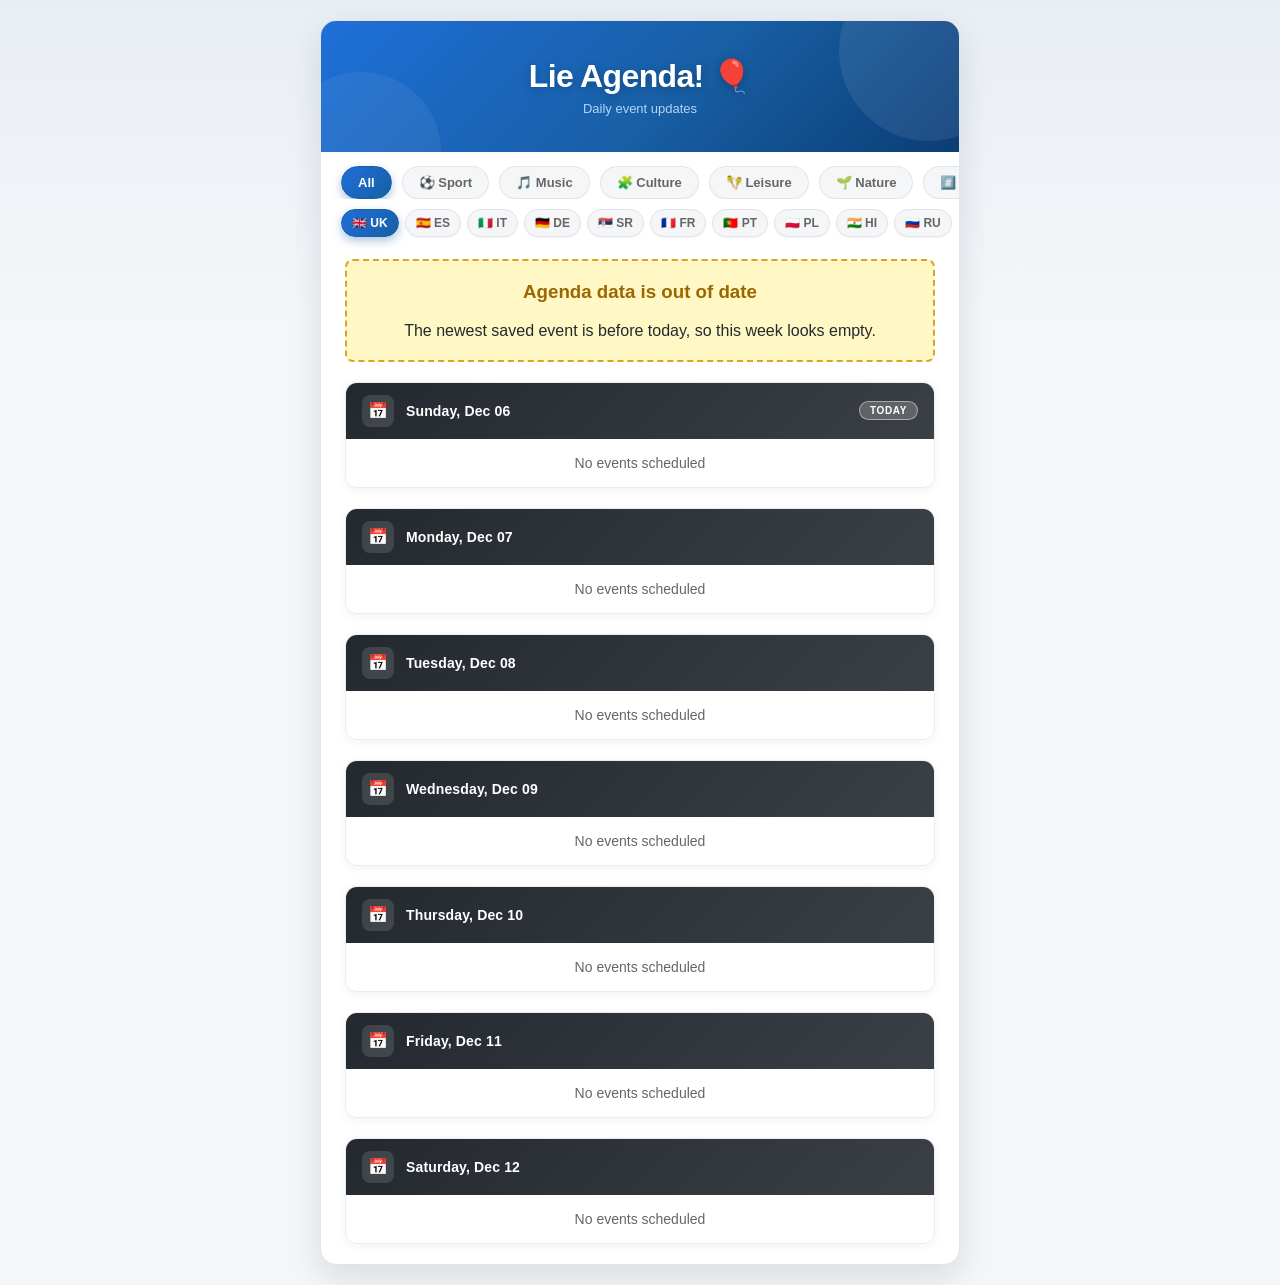
==== index.html @ 47595b89 "fix: Government/Religion are exclusion categories, not filters Remove the Government/Religion filter" ====
<!DOCTYPE html>
<html lang="en">
<head>
    <meta charset="UTF-8">
    <meta name="viewport" content="width=device-width, initial-scale=1.0">
    <title>Agenda</title>
    <link rel="icon" type="image/png" href="image/favicon.png">
    <link rel="stylesheet" href="style.css">
</head>
<body style="background-color: #f4f6f8; margin: 0; padding: 20px;">
    
    <div class="nl-wrap">
        <div class="nl-header">
            <h1>Lie Agenda! 🎈</h1>
            <p>Daily event updates</p>
        </div>
        
        <div class="filters-container">
            <button class="filter-btn active" data-filter="all">All</button>
            <button class="filter-btn" data-filter="Sport">⚽ Sport</button>
            <button class="filter-btn" data-filter="Music">🎵 Music</button>
            <button class="filter-btn" data-filter="Culture">🧩 Culture</button>
            <button class="filter-btn" data-filter="Leisure">🪇 Leisure</button>
            <button class="filter-btn" data-filter="Nature">🌱 Nature</button>
            <button class="filter-btn" data-filter="Others">#️⃣ Others</button>
        </div>

        <div class="filters-container lang-filters" id="lang-filters">
            <button type="button" class="lang-btn active" data-lang="en">🇬🇧 UK</button>
            <button type="button" class="lang-btn" data-lang="es">🇪🇸 ES</button>
            <button type="button" class="lang-btn" data-lang="it">🇮🇹 IT</button>
            <button type="button" class="lang-btn" data-lang="de">🇩🇪 DE</button>
            <button type="button" class="lang-btn" data-lang="sr">🇷🇸 SR</button>
            <button type="button" class="lang-btn" data-lang="fr">🇫🇷 FR</button>
            <button type="button" class="lang-btn" data-lang="pt">🇵🇹 PT</button>
            <button type="button" class="lang-btn" data-lang="pl">🇵🇱 PL</button>
            <button type="button" class="lang-btn" data-lang="hi">🇮🇳 HI</button>
            <button type="button" class="lang-btn" data-lang="ru">🇷🇺 RU</button>
        </div>
        
        <div id="agenda-container" style="padding: 10px 24px 0 24px;">
            </div>
    </div>

    <script>
        function toggleDetail(btn) {
            const row = btn.closest('.event-row');
            const panel = row.querySelector('.event-detail-panel');
            const isOpen = panel.classList.contains('open');

            panel.classList.toggle('open', !isOpen);
            btn.classList.toggle('expanded', !isOpen);
            btn.querySelector('.info-arrow').textContent = isOpen ? '▾' : '▴';
        }
    </script>

    <script src="app.js"></script>
    <script data-goatcounter="https://lievent.goatcounter.com/count"
        async src="//gc.zgo.at/count.js"></script>
</body>
</html>
---- style.css ----
/* =========================================
   BASE
   ========================================= */
*, *::before, *::after { box-sizing: border-box; }

html { -webkit-text-size-adjust: 100%; }

body {
    font-family: -apple-system, BlinkMacSystemFont, "Segoe UI", Roboto, Helvetica, Arial, sans-serif;
    margin: 0;
    padding: 20px;
    min-height: 100vh;
    background: linear-gradient(180deg, #e9eef5 0%, #f4f6f8 320px) fixed, #f4f6f8;
    color: #1a1a1a;
}

:focus-visible { outline: 2px solid #185FA5; outline-offset: 2px; }

/* =========================================
   CONTENEDOR PRINCIPAL
   ========================================= */
.nl-wrap {
    max-width: 640px;
    margin: 0 auto;
    background: #ffffff;
    border-radius: 16px;
    border: 1px solid #e1e4e8;
    box-shadow: 0 12px 32px rgba(16, 42, 67, 0.12);
    overflow: hidden;
}

.nl-header {
    background: linear-gradient(135deg, #1e6fd9 0%, #185FA5 55%, #0b3d75 100%);
    padding: 36px 24px;
    text-align: center;
    position: relative;
    overflow: hidden;
}
.nl-header::after {
    content: '';
    position: absolute;
    top: -60px;
    right: -60px;
    width: 180px;
    height: 180px;
    border-radius: 50%;
    background: rgba(255, 255, 255, 0.08);
}
.nl-header::before {
    content: '';
    position: absolute;
    bottom: -80px;
    left: -40px;
    width: 160px;
    height: 160px;
    border-radius: 50%;
    background: rgba(255, 255, 255, 0.06);
}
.nl-header h1 {
    color: #ffffff;
    font-size: clamp(24px, 6vw, 32px);
    margin: 0 0 6px;
    font-weight: 800;
    letter-spacing: -0.02em;
    text-shadow: 0 2px 8px rgba(0, 0, 0, 0.25);
    position: relative;
    z-index: 1;
}
.nl-header p {
    color: #B5D4F4;
    font-size: 13px;
    margin: 0;
    position: relative;
    z-index: 1;
}

/* =========================================
   FILTROS (sticky para que sigan visibles al hacer scroll)
   ========================================= */
.filters-sticky {
    position: sticky;
    top: 0;
    z-index: 20;
    background: #ffffff;
    box-shadow: 0 2px 10px rgba(16, 42, 67, 0.08);
}

.filters-container {
    padding: 14px 20px 0 20px;
    display: flex;
    gap: 10px;
    overflow-x: auto;
    scrollbar-width: none;
}
.filters-container::-webkit-scrollbar { display: none; }

.filter-btn,
.lang-btn {
    background-color: #f4f6f8;
    border: 1px solid #e1e4e8;
    border-radius: 20px;
    padding: 8px 16px;
    font-size: 13px;
    font-weight: 600;
    color: #666666;
    cursor: pointer;
    white-space: nowrap;
    box-shadow: 0 1px 2px rgba(16, 42, 67, 0.05);
    transition: all 0.2s ease;
}
.filter-btn:hover,
.lang-btn:hover {
    background-color: #e8edf3;
    transform: translateY(-1px);
    box-shadow: 0 3px 8px rgba(16, 42, 67, 0.1);
}

.lang-filters {
    padding-top: 10px;
    padding-bottom: 12px;
    overflow-x: auto;
    flex-wrap: nowrap;
    gap: 6px;
}
.lang-btn {
    padding: 6px 10px;
    font-size: 12px;
}

.lang-line { display: block; }
.lang-code {
    font-size: 10px;
    font-weight: 700;
    letter-spacing: 0.04em;
    color: #185FA5;
    margin-right: 4px;
}

/* Filtro Activo */
.filter-btn.active,
.lang-btn.active {
    background: linear-gradient(135deg, #1e6fd9 0%, #185FA5 100%);
    color: #ffffff;
    border-color: #185FA5;
    box-shadow: 0 4px 10px rgba(24, 95, 165, 0.35);
}

/* =========================================
   CONTENEDOR DE LA AGENDA
   ========================================= */
#agenda-container { padding: 16px 20px 24px 20px; }

/* =========================================
   BLOQUES POR LUGAR / DÍA
   ========================================= */
@keyframes fadeSlideIn {
    from { opacity: 0; transform: translateY(10px); }
    to   { opacity: 1; transform: translateY(0); }
}

.venue-block {
    margin-bottom: 20px;
    border-radius: 12px;
    border: 1px solid #e8edf2;
    overflow: hidden;
    box-shadow: 0 2px 10px rgba(16, 42, 67, 0.06);
    animation: fadeSlideIn 0.35s ease both;
    transition: box-shadow 0.2s ease, transform 0.2s ease;
}
.venue-block:hover {
    box-shadow: 0 6px 18px rgba(16, 42, 67, 0.1);
}

.venue-header {
    padding: 12px 16px;
    border-bottom: 1px solid #e8edf2;
    font-weight: 700;
    font-size: 14px;
    display: flex;
    align-items: center;
    letter-spacing: 0.01em;
}
.venue-header--featured {
    background: linear-gradient(135deg, #D20000 0%, #a30000 100%);
    color: #ffffff;
    border-bottom: none;
}
.venue-header--day {
    background: linear-gradient(135deg, #24292f 0%, #3b4046 100%);
    color: #ffffff;
    border-bottom: none;
}
.icon-box {
    width: 32px; height: 32px;
    display: flex; align-items: center; justify-content: center;
    border-radius: 8px; margin-right: 12px; font-size: 16px;
    flex-shrink: 0;
}
.icon-box--featured { background: rgba(255, 255, 255, 0.18); color: #ffffff; }
.icon-box--day { background: rgba(255, 255, 255, 0.12); color: #ffffff; }

.today-badge {
    margin-left: auto;
    background: rgba(255, 255, 255, 0.2);
    border: 1px solid rgba(255, 255, 255, 0.45);
    color: #ffffff;
    font-size: 10px;
    font-weight: 700;
    text-transform: uppercase;
    letter-spacing: 0.06em;
    padding: 3px 10px;
    border-radius: 20px;
}

/* =========================================
   FILA DE EVENTO
   ========================================= */
.event-row {
    padding: 16px 16px 16px 12px;
    border-bottom: 1px solid #e8edf2;
    background-color: #ffffff;
    transition: background-color 0.15s ease;
}
.event-row:hover { background-color: #fafbfd; }
.event-row:last-child { border-bottom: none; }

.event-icon {
    display: inline-flex;
    align-items: center;
    justify-content: center;
    width: 34px;
    height: 34px;
    border-radius: 10px;
    margin-right: 10px;
    font-size: 18px;
    flex-shrink: 0;
    vertical-align: middle;
}

.event-row-main {
    display: flex;
    align-items: flex-start;
}

.event-content { flex-grow: 1; min-width: 0; padding-right: 12px; }
.event-title {
    font-weight: 700;
    color: #1a1a1a;
    margin: 0 0 6px;
    font-size: 14px;
    line-height: 1.4;
    overflow-wrap: break-word;
}
.event-desc {
    display: flex;
    flex-wrap: wrap;
    align-items: center;
    gap: 6px;
    color: #666666;
    font-size: 12px;
    margin: 0 0 6px;
    line-height: 1.4;
}
.event-time {
    background: #eef2f7;
    color: #374151;
    border-radius: 20px;
    padding: 2px 10px;
    font-size: 11px;
    font-weight: 600;
    white-space: nowrap;
}
.event-loc { overflow-wrap: break-word; }
.event-price { font-weight: 700; font-size: 13px; color: #2E7D32; }

/* GRUPO DE BOTONES DE ACCIÓN */
.event-actions {
    display: flex;
    flex-direction: column;
    gap: 6px;
    flex-shrink: 0;
    align-items: flex-end;
}

.cal-btn, .loc-btn, .info-btn {
    font-size: 11px;
    font-weight: 600;
    padding: 7px 12px;
    border-radius: 8px;
    text-decoration: none;
    border: none;
    cursor: pointer;
    white-space: nowrap;
    display: flex;
    align-items: center;
    gap: 5px;
    line-height: 1;
    transition: opacity 0.15s ease, background-color 0.15s ease, transform 0.15s ease, box-shadow 0.15s ease;
}
.cal-btn { box-shadow: 0 2px 6px rgba(16, 42, 67, 0.15); }
.cal-btn:hover { opacity: 0.9; transform: translateY(-1px); }
.loc-btn:hover, .info-btn:hover { opacity: 0.85; }

.loc-btn {
    background-color: #f0f4f8;
    color: #444;
    border: 1px solid #d8dde3;
}
.loc-btn:hover { background-color: #e1e8ef; opacity: 1; }

.info-btn {
    background-color: transparent;
    color: #888;
    border: 1px solid #e1e4e8;
    font-size: 11px;
    padding: 6px 10px;
}
.info-btn:hover { background-color: #f4f6f8; opacity: 1; }
.info-btn .info-arrow {
    display: inline-block;
    transition: transform 0.25s ease;
    font-style: normal;
}
.info-btn.expanded .info-arrow { transform: rotate(180deg); }

/* =========================================
   PANEL DESPLEGABLE DE DESCRIPCIÓN
   ========================================= */
.event-detail-panel {
    max-height: 0;
    overflow: hidden;
    transition: max-height 0.3s ease, opacity 0.25s ease;
    opacity: 0;
}
.event-detail-panel.open {
    max-height: 260px;
    overflow-y: auto;
    opacity: 1;
    scrollbar-width: thin;
}
.event-detail-inner {
    margin-top: 12px;
    padding: 12px 14px;
    background-color: #f8f9fa;
    border-radius: 10px;
    border-left: 3px solid #d0d9e3;
    font-size: 12px;
    color: #555;
    line-height: 1.6;
    overflow-wrap: break-word;
}

/* =========================================
   EVENTOS DESTACADOS
   ========================================= */
.event-row.special-event {
    background: linear-gradient(135deg, #fff8f0 0%, #ffffff 100%);
    border-left: 6px solid #D20000 !important;
    box-shadow: 0 4px 14px rgba(210, 0, 0, 0.15);
    border-radius: 0 10px 10px 0;
    position: relative;
    overflow: hidden;
}

.event-row.special-event::before {
    content: '✨';
    position: absolute;
    top: 8px;
    right: 10px;
    font-size: 18px;
    opacity: 0.6;
}

.event-row.special-event .event-title {
    color: #D20000;
    font-weight: 700;
    font-size: 15px;
}

.event-row.special-event .event-icon {
    background-color: #D20000 !important;
    color: #ffffff;
    font-weight: 700;
}

.event-row.special-event .event-price {
    color: #D20000;
    font-weight: 700;
    font-size: 14px;
}

.event-row.special-event .cal-btn {
    background-color: #D20000;
    color: #ffffff;
    border-color: #D20000;
    font-weight: 700;
}
.event-row.special-event .cal-btn:hover {
    background-color: #a30000;
    border-color: #a30000;
}

.event-row.special-event .event-detail-inner {
    background-color: #fff5f0;
    border-left-color: #ff9999;
    border-left-width: 4px;
}

/* =========================================
   ACENTO LATERAL Y FONDO DE ICONO POR CATEGORÍA
   ========================================= */
.theme-blue.event-row { border-left: 4px solid #006097; }
.theme-blue .event-icon { background-color: #E6F4FC; }

.theme-green.event-row { border-left: 4px solid #00695C; }
.theme-green .event-icon { background-color: #E0F2F1; }

.theme-red.event-row { border-left: 4px solid #E65100; }
.theme-red .event-icon { background-color: #FFF3E0; }

.theme-purple.event-row { border-left: 4px solid #6A1B9A; }
.theme-purple .event-icon { background-color: #F3E5F5; }

.theme-pink.event-row { border-left: 4px solid #C2185B; }
.theme-pink .event-icon { background-color: #FCE4EC; }

.theme-grey.event-row { border-left: 4px solid #455A64; }
.theme-grey .event-icon { background-color: #ECEFF1; }

/* =========================================
   PALETA DE COLORES POR CATEGORÍA
   ========================================= */
.theme-blue .venue-header { color: #006097; }
.theme-blue .icon-box { background-color: #E6F4FC; color: #006097; }
.theme-blue .event-price { color: #2E7D32; }
.theme-blue .cal-btn { background-color: #006097; color: #ffffff; }
.theme-blue .event-detail-inner { border-left-color: #90CAF9; background-color: #F4F9FD; }

.theme-green .venue-header { color: #00695C; }
.theme-green .icon-box { background-color: #E0F2F1; color: #00695C; }
.theme-green .event-price { color: #2E7D32; }
.theme-green .cal-btn { background-color: #00695C; color: #ffffff; }
.theme-green .event-detail-inner { border-left-color: #80CBC4; background-color: #F2F9F9; }

.theme-red .venue-header { color: #E65100; }
.theme-red .icon-box { background-color: #FFF3E0; color: #E65100; }
.theme-red .event-price { color: #2E7D32; }
.theme-red .cal-btn { background-color: #E65100; color: #ffffff; }
.theme-red .event-detail-inner { border-left-color: #FFCC80; background-color: #FFF9F2; }

.theme-purple .venue-header { color: #6A1B9A; }
.theme-purple .icon-box { background-color: #F3E5F5; color: #6A1B9A; }
.theme-purple .event-price { color: #2E7D32; }
.theme-purple .cal-btn { background-color: #6A1B9A; color: #ffffff; }
.theme-purple .event-detail-inner { border-left-color: #CE93D8; background-color: #FAF5FB; }

.theme-pink .venue-header { color: #C2185B; }
.theme-pink .icon-box { background-color: #FCE4EC; color: #C2185B; }
.theme-pink .event-price { color: #2E7D32; }
.theme-pink .cal-btn { background-color: #C2185B; color: #ffffff; }
.theme-pink .event-detail-inner { border-left-color: #F48FB1; background-color: #FDF5F7; }

.theme-grey .venue-header { color: #455A64; }
.theme-grey .icon-box { background-color: #ECEFF1; color: #455A64; }
.theme-grey .event-price { color: #2E7D32; }
.theme-grey .cal-btn { background-color: #455A64; color: #ffffff; }
.theme-grey .event-detail-inner { border-left-color: #B0BEC5; background-color: #F7F9FA; }

/* =========================================
   ADAPTACIÓN PARA MÓVILES
   ========================================= */
@media (max-width: 640px) {
    body {
        padding: 0;
        background: #f4f6f8;
    }
    .nl-wrap {
        max-width: 100%;
        border-radius: 0;
        border-left: none;
        border-right: none;
        border-top: none;
        box-shadow: none;
        min-height: 100vh;
        min-height: 100dvh;
    }
    .nl-header { padding: 28px 16px; }
    .filters-sticky .filters-container { padding: 12px 12px 0 12px; }
    .filters-sticky .lang-filters { padding: 8px 12px 10px 12px; }
    #agenda-container { padding: 12px 12px 24px 12px; }
    .venue-header { padding: 10px 12px; font-size: 13px; }
    .event-row { padding: 14px 12px; }
}

@media (max-width: 480px) {
    .event-row-main { flex-wrap: wrap; }

    .event-content {
        width: 100%;
        padding-right: 0;
    }
    .event-title {
        white-space: normal;
        word-wrap: break-word;
        line-height: 1.4;
        font-size: 14px;
        margin-bottom: 6px;
        display: flex;
        align-items: center;
    }
    .event-desc {
        white-space: normal;
        word-wrap: break-word;
        line-height: 1.4;
        font-size: 12px;
    }

    .event-actions {
        flex-direction: row;
        flex-wrap: wrap;
        justify-content: flex-start;
        width: 100%;
        margin-top: 12px;
        padding-left: 0;
        gap: 6px;
    }
    .cal-btn, .loc-btn, .info-btn {
        flex: 1 1 30%;
        min-width: 85px;
        justify-content: center;
        padding: 10px 8px;
        font-size: 11px;
    }
    .event-detail-panel.open { max-height: 200px; }
}

@media (prefers-reduced-motion: reduce) {
    .venue-block { animation: none; }
    *, *::before, *::after { transition: none !important; }
}
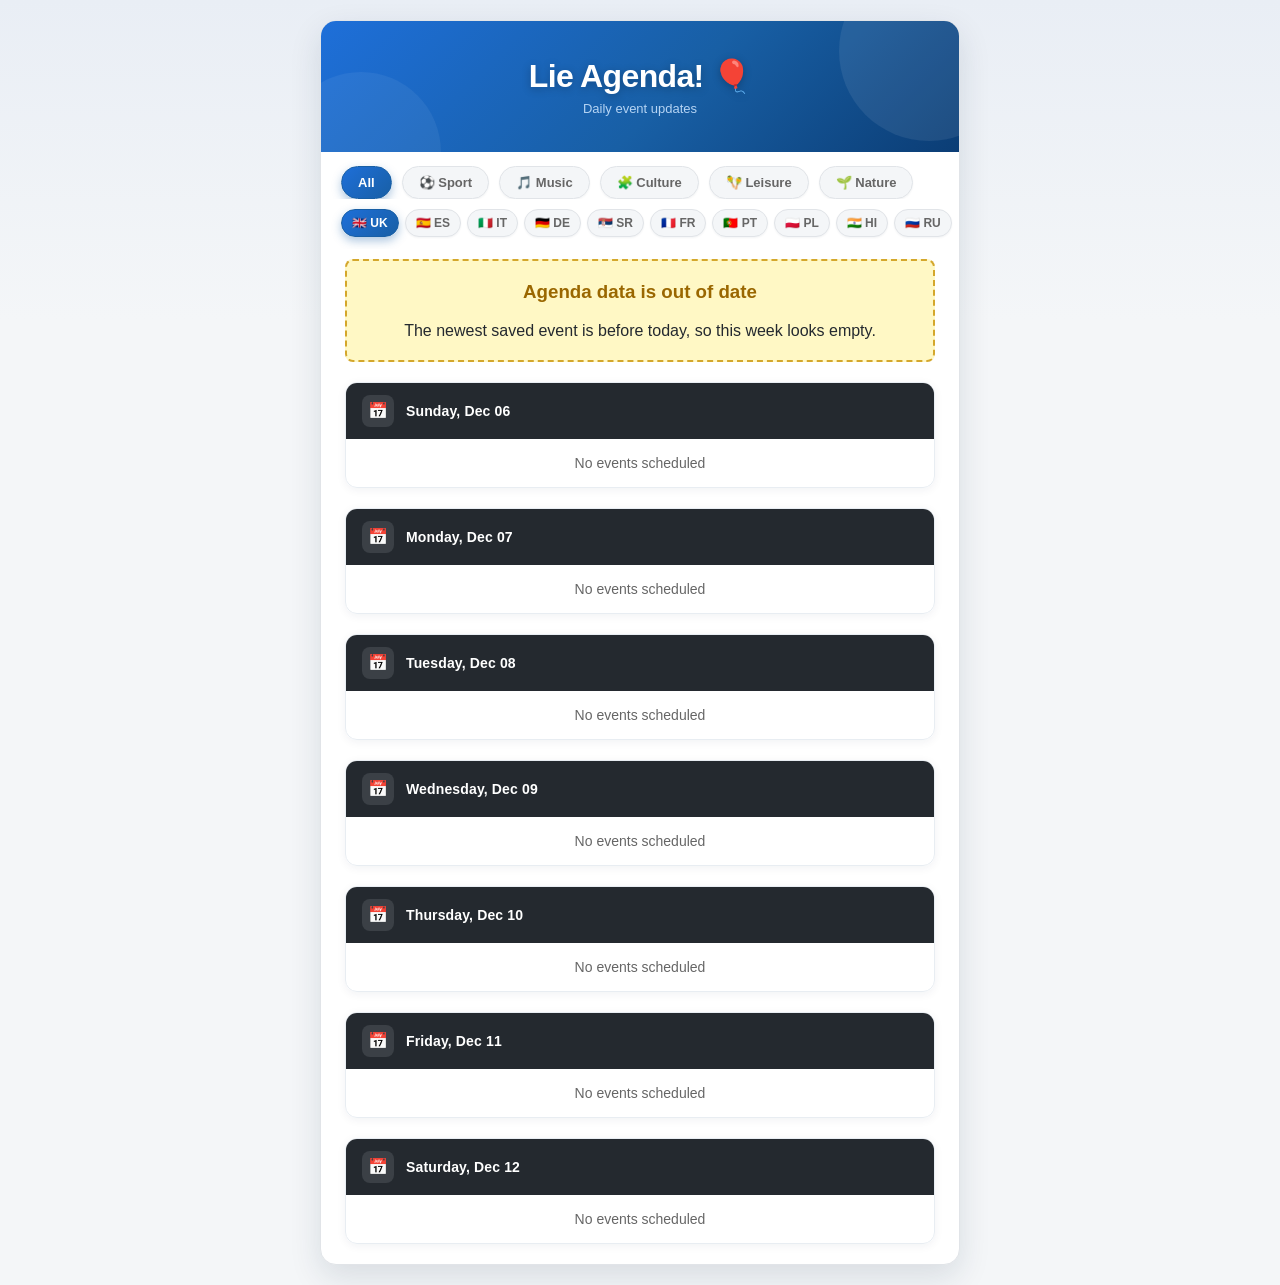
==== commit caaf26d1: "Clean up codebase: consistent naming, dead code removal, per-event scraper state - Unify identifiers" ====
--- a/index.html
+++ b/index.html
@@ -22,7 +22,6 @@
             <button class="filter-btn" data-filter="Culture">🧩 Culture</button>
             <button class="filter-btn" data-filter="Leisure">🪇 Leisure</button>
             <button class="filter-btn" data-filter="Nature">🌱 Nature</button>
-            <button class="filter-btn" data-filter="Others">#️⃣ Others</button>
         </div>
 
         <div class="filters-container lang-filters" id="lang-filters">
@@ -42,18 +41,6 @@
             </div>
     </div>
 
-    <script>
-        function toggleDetail(btn) {
-            const row = btn.closest('.event-row');
-            const panel = row.querySelector('.event-detail-panel');
-            const isOpen = panel.classList.contains('open');
-
-            panel.classList.toggle('open', !isOpen);
-            btn.classList.toggle('expanded', !isOpen);
-            btn.querySelector('.info-arrow').textContent = isOpen ? '▾' : '▴';
-        }
-    </script>
-
     <script src="app.js"></script>
     <script data-goatcounter="https://lievent.goatcounter.com/count"
         async src="//gc.zgo.at/count.js"></script>
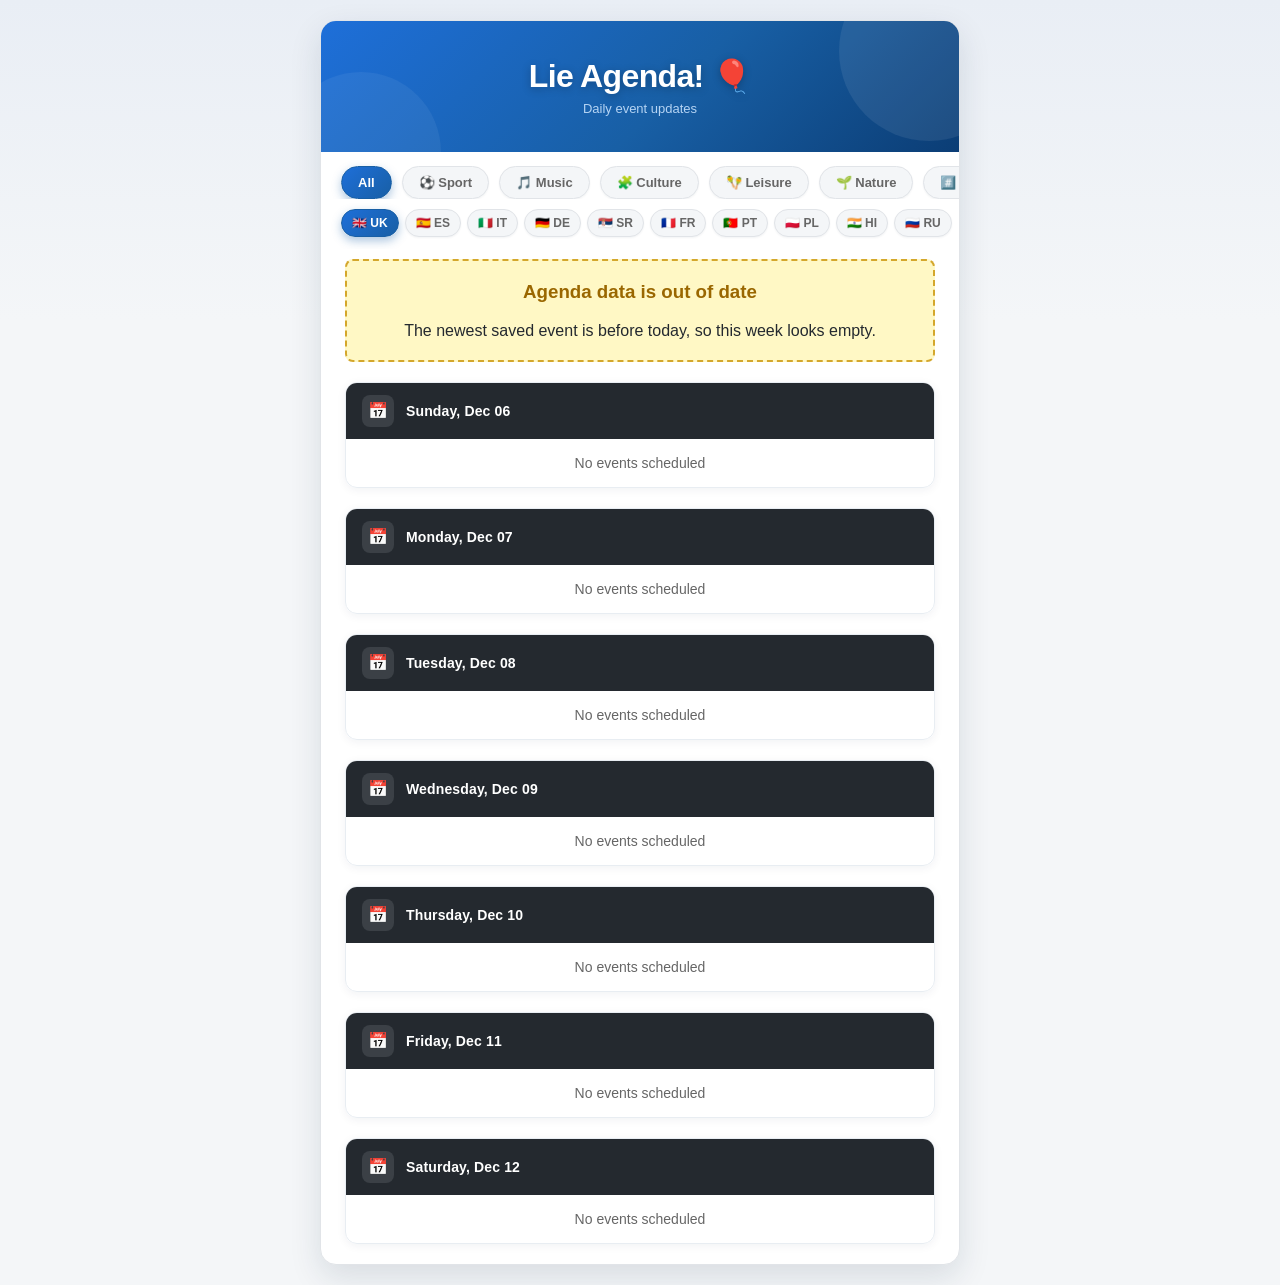
==== commit 1d54755e: "Merge vibe/fix-encoding-classification-07046b Co-authored-by: pabmonrol <pabmonrol@users.noreply.git" ====
--- a/index.html
+++ b/index.html
@@ -22,6 +22,7 @@
             <button class="filter-btn" data-filter="Culture">🧩 Culture</button>
             <button class="filter-btn" data-filter="Leisure">🪇 Leisure</button>
             <button class="filter-btn" data-filter="Nature">🌱 Nature</button>
+            <button class="filter-btn" data-filter="Others">#️⃣ Others</button>
         </div>
 
         <div class="filters-container lang-filters" id="lang-filters">
--- a/style.css
+++ b/style.css
@@ -26,11 +26,11 @@
     border-radius: 16px;
     border: 1px solid #e1e4e8;
     box-shadow: 0 12px 32px rgba(16, 42, 67, 0.12);
-    overflow: hidden;
 }
 
 .nl-header {
     background: linear-gradient(135deg, #1e6fd9 0%, #185FA5 55%, #0b3d75 100%);
+    border-radius: 15px 15px 0 0;
     padding: 36px 24px;
     text-align: center;
     position: relative;
@@ -484,7 +484,7 @@
         min-height: 100vh;
         min-height: 100dvh;
     }
-    .nl-header { padding: 28px 16px; }
+    .nl-header { padding: 28px 16px; border-radius: 0; }
     .filters-sticky .filters-container { padding: 12px 12px 0 12px; }
     .filters-sticky .lang-filters { padding: 8px 12px 10px 12px; }
     #agenda-container { padding: 12px 12px 24px 12px; }
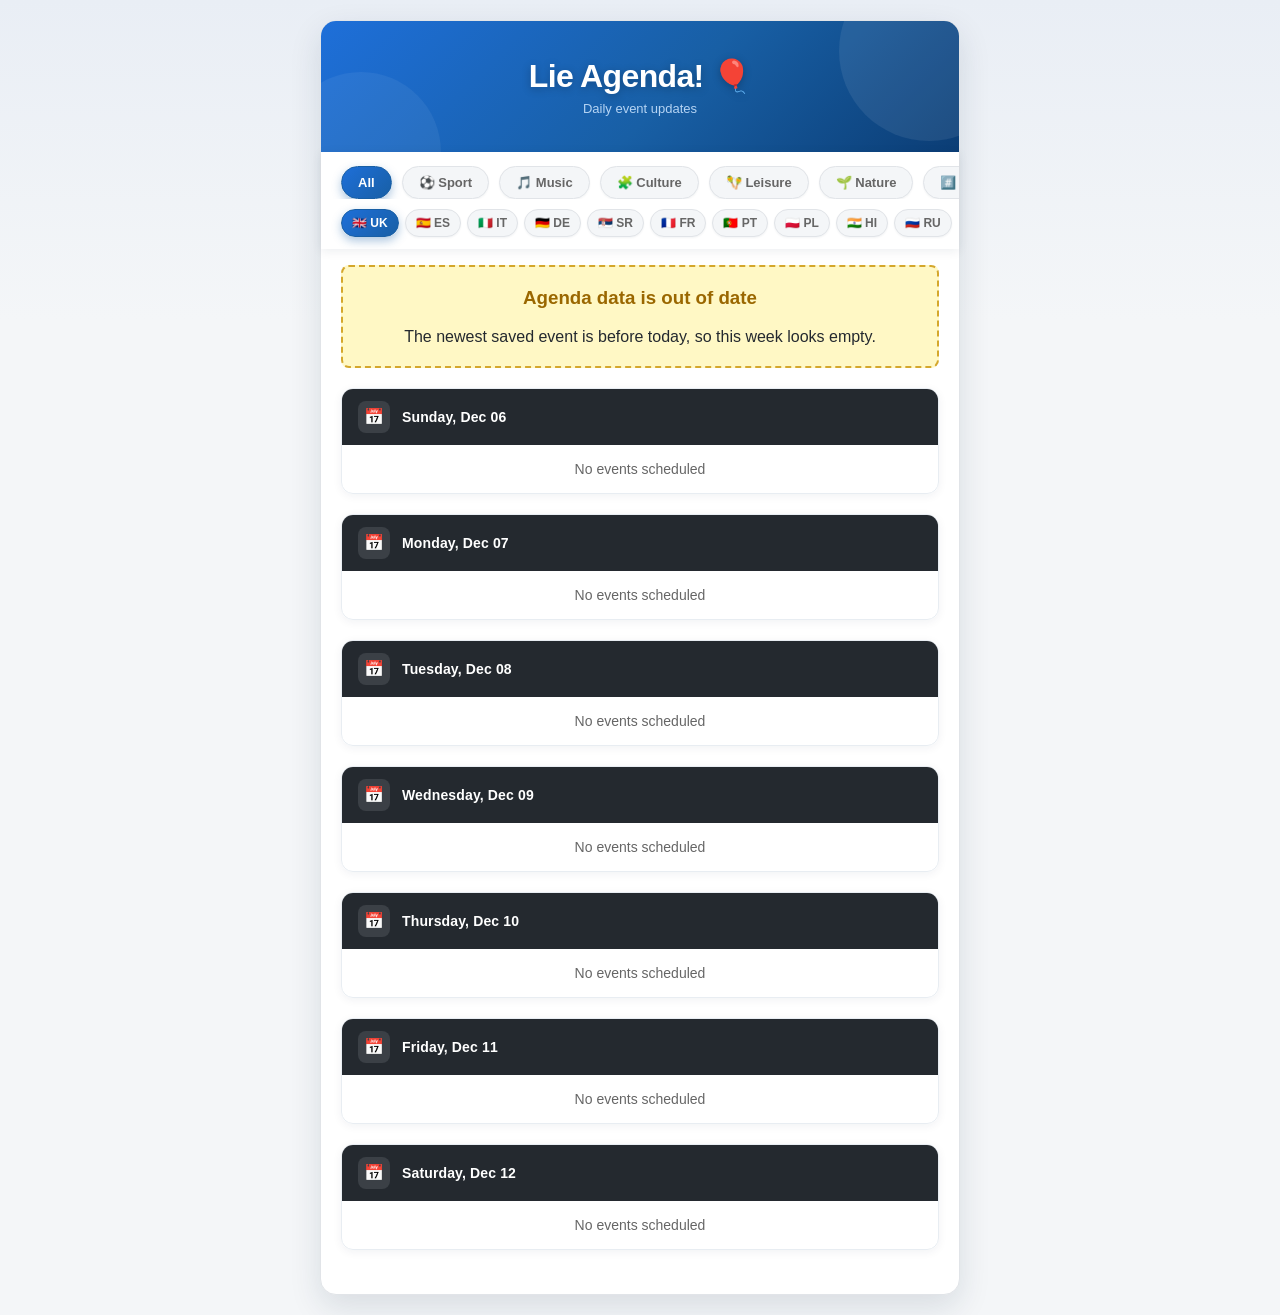
==== commit 3fe4839d: "Merge vibe/responsive-redesign-170ff5 Co-authored-by: pabmonrol <pabmonrol@users.noreply.github.com>" ====
--- a/index.html
+++ b/index.html
@@ -3,18 +3,21 @@
 <head>
     <meta charset="UTF-8">
     <meta name="viewport" content="width=device-width, initial-scale=1.0">
+    <meta name="description" content="Daily events agenda in Liechtenstein, categorized and available in multiple languages.">
+    <meta name="theme-color" content="#185FA5">
     <title>Agenda</title>
     <link rel="icon" type="image/png" href="image/favicon.png">
     <link rel="stylesheet" href="style.css">
 </head>
-<body style="background-color: #f4f6f8; margin: 0; padding: 20px;">
+<body>
     
     <div class="nl-wrap">
         <div class="nl-header">
             <h1>Lie Agenda! 🎈</h1>
             <p>Daily event updates</p>
         </div>
-        
+
+        <div class="filters-sticky">
         <div class="filters-container">
             <button class="filter-btn active" data-filter="all">All</button>
             <button class="filter-btn" data-filter="Sport">⚽ Sport</button>
@@ -37,8 +40,9 @@
             <button type="button" class="lang-btn" data-lang="hi">🇮🇳 HI</button>
             <button type="button" class="lang-btn" data-lang="ru">🇷🇺 RU</button>
         </div>
-        
-        <div id="agenda-container" style="padding: 10px 24px 0 24px;">
+        </div>
+
+        <div id="agenda-container">
             </div>
     </div>
 
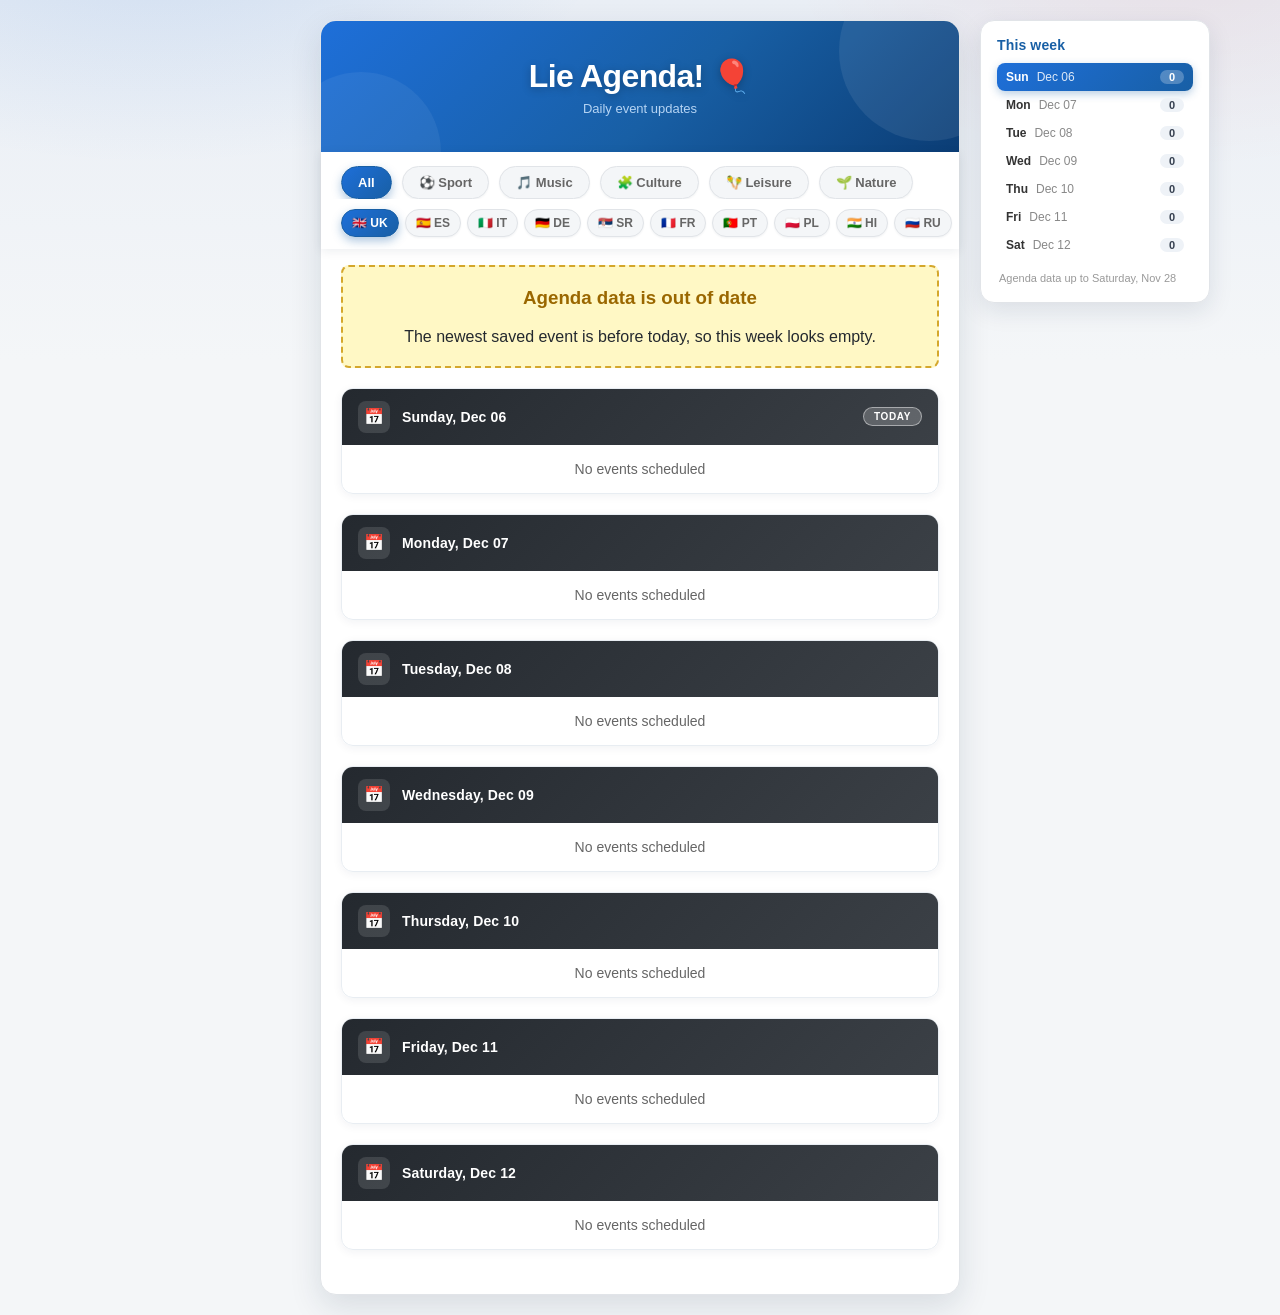
==== commit 74cf2851: "Add useful fixed side rail on wide desktop screens - 'This week' panel (>=1200px only, hidden on sma" ====
--- a/index.html
+++ b/index.html
@@ -25,7 +25,6 @@
             <button class="filter-btn" data-filter="Culture">🧩 Culture</button>
             <button class="filter-btn" data-filter="Leisure">🪇 Leisure</button>
             <button class="filter-btn" data-filter="Nature">🌱 Nature</button>
-            <button class="filter-btn" data-filter="Others">#️⃣ Others</button>
         </div>
 
         <div class="filters-container lang-filters" id="lang-filters">
@@ -46,6 +45,26 @@
             </div>
     </div>
 
+    <aside class="side-rail" id="side-rail" aria-label="Week overview">
+        <div class="rail-card">
+            <h2>This week</h2>
+            <div id="week-rail"></div>
+            <p class="rail-note" id="data-upto"></p>
+        </div>
+    </aside>
+
+    <script>
+        function toggleDetail(btn) {
+            const row = btn.closest('.event-row');
+            const panel = row.querySelector('.event-detail-panel');
+            const isOpen = panel.classList.contains('open');
+
+            panel.classList.toggle('open', !isOpen);
+            btn.classList.toggle('expanded', !isOpen);
+            btn.querySelector('.info-arrow').textContent = isOpen ? '▾' : '▴';
+        }
+    </script>
+
     <script src="app.js"></script>
     <script data-goatcounter="https://lievent.goatcounter.com/count"
         async src="//gc.zgo.at/count.js"></script>
--- a/style.css
+++ b/style.css
@@ -3,14 +3,19 @@
    ========================================= */
 *, *::before, *::after { box-sizing: border-box; }
 
-html { -webkit-text-size-adjust: 100%; }
+html { -webkit-text-size-adjust: 100%; scroll-behavior: smooth; }
 
 body {
     font-family: -apple-system, BlinkMacSystemFont, "Segoe UI", Roboto, Helvetica, Arial, sans-serif;
     margin: 0;
     padding: 20px;
     min-height: 100vh;
-    background: linear-gradient(180deg, #e9eef5 0%, #f4f6f8 320px) fixed, #f4f6f8;
+    background:
+        radial-gradient(640px 320px at 12% -60px, rgba(30, 111, 217, 0.12), transparent 70%),
+        radial-gradient(560px 300px at 92% -40px, rgba(210, 0, 0, 0.06), transparent 70%),
+        linear-gradient(180deg, #e9eef5 0%, #f4f6f8 360px);
+    background-attachment: fixed;
+    background-color: #f4f6f8;
     color: #1a1a1a;
 }
 
@@ -166,6 +171,7 @@
     box-shadow: 0 2px 10px rgba(16, 42, 67, 0.06);
     animation: fadeSlideIn 0.35s ease both;
     transition: box-shadow 0.2s ease, transform 0.2s ease;
+    scroll-margin-top: 130px;
 }
 .venue-block:hover {
     box-shadow: 0 6px 18px rgba(16, 42, 67, 0.1);
@@ -467,6 +473,74 @@
 .theme-grey .event-detail-inner { border-left-color: #B0BEC5; background-color: #F7F9FA; }
 
 /* =========================================
+   PANEL LATERAL FIJO (solo escritorio ancho)
+   ========================================= */
+.side-rail { display: none; }
+
+@media (min-width: 1200px) {
+    .side-rail {
+        display: block;
+        position: fixed;
+        top: 20px;
+        left: calc(50% + 340px);
+        width: 230px;
+        z-index: 15;
+    }
+    .rail-card {
+        background: #ffffff;
+        border: 1px solid #e1e4e8;
+        border-radius: 14px;
+        box-shadow: 0 8px 24px rgba(16, 42, 67, 0.1);
+        padding: 16px;
+    }
+    .rail-card h2 {
+        font-size: 14px;
+        font-weight: 800;
+        color: #185FA5;
+        margin: 0 0 10px;
+        letter-spacing: 0.01em;
+    }
+    .rail-day {
+        display: flex;
+        align-items: center;
+        gap: 8px;
+        width: 100%;
+        border: none;
+        background: transparent;
+        padding: 7px 9px;
+        border-radius: 8px;
+        font-size: 12px;
+        font-weight: 700;
+        color: #333;
+        cursor: pointer;
+        text-align: left;
+        font-family: inherit;
+        transition: background-color 0.15s ease;
+    }
+    .rail-day:hover { background: #f0f4f8; }
+    .rail-day .rail-date { color: #888; font-weight: 500; }
+    .rail-day .rail-count {
+        margin-left: auto;
+        background: #eef2f7;
+        color: #374151;
+        border-radius: 12px;
+        padding: 1px 9px;
+        font-size: 11px;
+        font-weight: 700;
+    }
+    .rail-day.today {
+        background: linear-gradient(135deg, #1e6fd9 0%, #185FA5 100%);
+        color: #ffffff;
+        box-shadow: 0 3px 8px rgba(24, 95, 165, 0.3);
+    }
+    .rail-day.today .rail-date { color: rgba(255, 255, 255, 0.85); }
+    .rail-day.today .rail-count { background: rgba(255, 255, 255, 0.25); color: #ffffff; }
+    .rail-day.empty { opacity: 0.45; cursor: default; }
+    .rail-day.empty:hover { background: transparent; }
+    .rail-note { font-size: 11px; color: #999; margin: 12px 2px 0; line-height: 1.4; }
+}
+
+/* =========================================
    ADAPTACIÓN PARA MÓVILES
    ========================================= */
 @media (max-width: 640px) {
@@ -535,6 +609,7 @@
 }
 
 @media (prefers-reduced-motion: reduce) {
+    html { scroll-behavior: auto; }
     .venue-block { animation: none; }
     *, *::before, *::after { transition: none !important; }
 }
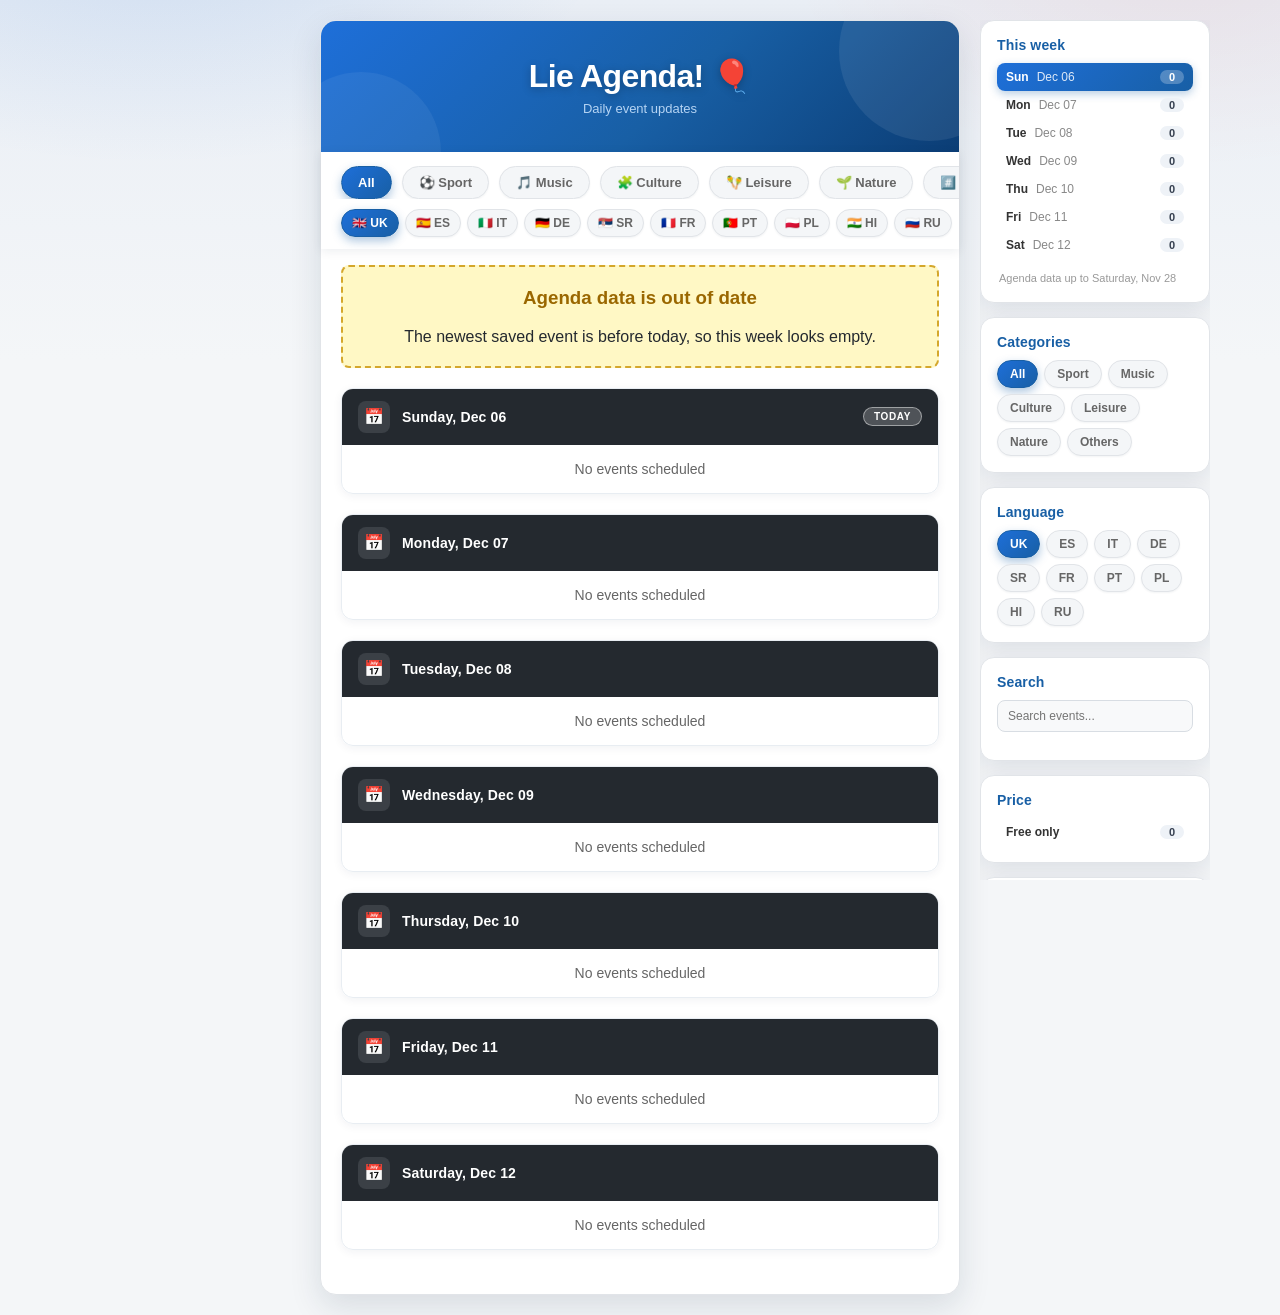
==== commit 2b621c45: "Add side-rail cards on desktop: week counter, synced category/language filters, free/town filters an" ====
--- a/index.html
+++ b/index.html
@@ -25,6 +25,7 @@
             <button class="filter-btn" data-filter="Culture">🧩 Culture</button>
             <button class="filter-btn" data-filter="Leisure">🪇 Leisure</button>
             <button class="filter-btn" data-filter="Nature">🌱 Nature</button>
+            <button class="filter-btn" data-filter="Others">#️⃣ Others</button>
         </div>
 
         <div class="filters-container lang-filters" id="lang-filters">
@@ -45,25 +46,53 @@
             </div>
     </div>
 
-    <aside class="side-rail" id="side-rail" aria-label="Week overview">
+    <aside class="side-rail" id="side-rail" aria-label="Week overview and filters">
         <div class="rail-card">
             <h2>This week</h2>
             <div id="week-rail"></div>
             <p class="rail-note" id="data-upto"></p>
         </div>
+        <div class="rail-card">
+            <h2>Categories</h2>
+            <div class="rail-filters" id="rail-categories">
+                <button class="filter-btn active" data-filter="all">All</button>
+                <button class="filter-btn" data-filter="Sport">Sport</button>
+                <button class="filter-btn" data-filter="Music">Music</button>
+                <button class="filter-btn" data-filter="Culture">Culture</button>
+                <button class="filter-btn" data-filter="Leisure">Leisure</button>
+                <button class="filter-btn" data-filter="Nature">Nature</button>
+                <button class="filter-btn" data-filter="Others">Others</button>
+            </div>
+        </div>
+        <div class="rail-card">
+            <h2>Language</h2>
+            <div class="rail-filters" id="rail-langs">
+                <button type="button" class="lang-btn active" data-lang="en">UK</button>
+                <button type="button" class="lang-btn" data-lang="es">ES</button>
+                <button type="button" class="lang-btn" data-lang="it">IT</button>
+                <button type="button" class="lang-btn" data-lang="de">DE</button>
+                <button type="button" class="lang-btn" data-lang="sr">SR</button>
+                <button type="button" class="lang-btn" data-lang="fr">FR</button>
+                <button type="button" class="lang-btn" data-lang="pt">PT</button>
+                <button type="button" class="lang-btn" data-lang="pl">PL</button>
+                <button type="button" class="lang-btn" data-lang="hi">HI</button>
+                <button type="button" class="lang-btn" data-lang="ru">RU</button>
+            </div>
+        </div>
+        <div class="rail-card">
+            <h2>Search</h2>
+            <input type="search" id="rail-search" class="rail-search" placeholder="Search events..." autocomplete="off">
+            <p class="rail-note" id="rail-search-count"></p>
+        </div>
+        <div class="rail-card">
+            <h2>Price</h2>
+            <button type="button" class="rail-day" id="rail-free"><span>Free only</span><span class="rail-count" id="rail-free-count">0</span></button>
+        </div>
+        <div class="rail-card">
+            <h2>Town</h2>
+            <div id="rail-towns"></div>
+        </div>
     </aside>
-
-    <script>
-        function toggleDetail(btn) {
-            const row = btn.closest('.event-row');
-            const panel = row.querySelector('.event-detail-panel');
-            const isOpen = panel.classList.contains('open');
-
-            panel.classList.toggle('open', !isOpen);
-            btn.classList.toggle('expanded', !isOpen);
-            btn.querySelector('.info-arrow').textContent = isOpen ? '▾' : '▴';
-        }
-    </script>
 
     <script src="app.js"></script>
     <script data-goatcounter="https://lievent.goatcounter.com/count"
--- a/style.css
+++ b/style.css
@@ -219,259 +219,407 @@
 }
 
 /* =========================================
-   FILA DE EVENTO
+   FILA DE EVENTO - DISEÑO MODERNO
    ========================================= */
 .event-row {
-    padding: 16px 16px 16px 12px;
-    border-bottom: 1px solid #e8edf2;
+    padding: 18px 20px;
+    margin: 8px 0;
     background-color: #ffffff;
-    transition: background-color 0.15s ease;
-}
-.event-row:hover { background-color: #fafbfd; }
-.event-row:last-child { border-bottom: none; }
+    border-radius: 14px;
+    border-left: 5px solid transparent;
+    box-shadow: 0 4px 12px rgba(16, 42, 67, 0.08);
+    transition: all 0.3s cubic-bezier(0.25, 0.8, 0.25, 1);
+    position: relative;
+    overflow: hidden;
+}
+.event-row:hover {
+    transform: translateY(-2px);
+    box-shadow: 0 8px 24px rgba(16, 42, 67, 0.15);
+    background-color: #ffffff;
+}
+.event-row:last-child { margin-bottom: 0; }
 
 .event-icon {
     display: inline-flex;
     align-items: center;
     justify-content: center;
-    width: 34px;
-    height: 34px;
-    border-radius: 10px;
-    margin-right: 10px;
-    font-size: 18px;
+    width: 40px;
+    height: 40px;
+    border-radius: 12px;
+    margin-right: 12px;
+    font-size: 20px;
     flex-shrink: 0;
     vertical-align: middle;
+    transition: transform 0.2s ease;
+}
+.event-row:hover .event-icon {
+    transform: scale(1.05);
 }
 
 .event-row-main {
     display: flex;
     align-items: flex-start;
-}
-
-.event-content { flex-grow: 1; min-width: 0; padding-right: 12px; }
+    gap: 12px;
+}
+
+.event-content { 
+    flex-grow: 1; 
+    min-width: 0; 
+    padding-right: 12px;
+}
 .event-title {
     font-weight: 700;
     color: #1a1a1a;
-    margin: 0 0 6px;
-    font-size: 14px;
+    margin: 0 0 8px;
+    font-size: 15px;
     line-height: 1.4;
     overflow-wrap: break-word;
+    letter-spacing: -0.01em;
 }
 .event-desc {
     display: flex;
     flex-wrap: wrap;
     align-items: center;
-    gap: 6px;
+    gap: 8px;
     color: #666666;
+    font-size: 13px;
+    margin: 0 0 8px;
+    line-height: 1.5;
+}
+.event-time {
+    background: linear-gradient(135deg, #f0f4f8 0%, #e8edf2 100%);
+    color: #455A64;
+    border-radius: 24px;
+    padding: 4px 12px;
     font-size: 12px;
-    margin: 0 0 6px;
-    line-height: 1.4;
-}
-.event-time {
-    background: #eef2f7;
-    color: #374151;
-    border-radius: 20px;
-    padding: 2px 10px;
-    font-size: 11px;
     font-weight: 600;
     white-space: nowrap;
-}
-.event-loc { overflow-wrap: break-word; }
-.event-price { font-weight: 700; font-size: 13px; color: #2E7D32; }
-
-/* GRUPO DE BOTONES DE ACCIÓN */
+    border: 1px solid #d8dde3;
+}
+.event-loc { 
+    overflow-wrap: break-word; 
+    color: #555555;
+}
+.event-price { 
+    font-weight: 700; 
+    font-size: 14px; 
+    color: #2E7D32;
+    display: inline-block;
+    padding: 4px 8px;
+    background: rgba(46, 125, 50, 0.08);
+    border-radius: 6px;
+}
+
+/* GRUPO DE BOTONES DE ACCIÓN - DISEÑO MODERNO */
 .event-actions {
     display: flex;
     flex-direction: column;
-    gap: 6px;
+    gap: 8px;
     flex-shrink: 0;
     align-items: flex-end;
 }
 
 .cal-btn, .loc-btn, .info-btn {
-    font-size: 11px;
+    font-size: 12px;
     font-weight: 600;
-    padding: 7px 12px;
-    border-radius: 8px;
+    padding: 8px 14px;
+    border-radius: 10px;
     text-decoration: none;
     border: none;
     cursor: pointer;
     white-space: nowrap;
     display: flex;
     align-items: center;
-    gap: 5px;
+    gap: 6px;
     line-height: 1;
-    transition: opacity 0.15s ease, background-color 0.15s ease, transform 0.15s ease, box-shadow 0.15s ease;
-}
-.cal-btn { box-shadow: 0 2px 6px rgba(16, 42, 67, 0.15); }
-.cal-btn:hover { opacity: 0.9; transform: translateY(-1px); }
-.loc-btn:hover, .info-btn:hover { opacity: 0.85; }
+    transition: all 0.3s cubic-bezier(0.25, 0.8, 0.25, 1);
+    box-shadow: 0 2px 8px rgba(16, 42, 67, 0.1);
+}
+.cal-btn:hover { 
+    transform: translateY(-2px); 
+    box-shadow: 0 4px 12px rgba(16, 42, 67, 0.2);
+}
+.loc-btn:hover, .info-btn:hover { 
+    transform: translateY(-1px);
+    box-shadow: 0 3px 10px rgba(16, 42, 67, 0.15);
+}
 
 .loc-btn {
-    background-color: #f0f4f8;
-    color: #444;
-    border: 1px solid #d8dde3;
-}
-.loc-btn:hover { background-color: #e1e8ef; opacity: 1; }
+    background: linear-gradient(135deg, #f8f9fa 0%, #f0f4f8 100%);
+    color: #555555;
+    border: 1px solid #e0e4e8;
+    transition: all 0.2s ease;
+}
+.loc-btn:hover { 
+    background: linear-gradient(135deg, #e8edf3 0%, #d8dde3 100%); 
+    color: #455A64;
+    border-color: #c8d0d8;
+}
 
 .info-btn {
-    background-color: transparent;
-    color: #888;
-    border: 1px solid #e1e4e8;
-    font-size: 11px;
-    padding: 6px 10px;
-}
-.info-btn:hover { background-color: #f4f6f8; opacity: 1; }
+    background: linear-gradient(135deg, #ffffff 0%, #f8f9fa 100%);
+    color: #666666;
+    border: 1px solid #e8edf2;
+    font-size: 12px;
+    padding: 8px 12px;
+    transition: all 0.2s ease;
+}
+.info-btn:hover { 
+    background: linear-gradient(135deg, #f4f6f8 0%, #e8edf2 100%);
+    color: #455A64;
+    border-color: #d8dde3;
+}
 .info-btn .info-arrow {
     display: inline-block;
-    transition: transform 0.25s ease;
+    transition: transform 0.3s cubic-bezier(0.25, 0.8, 0.25, 1);
     font-style: normal;
 }
-.info-btn.expanded .info-arrow { transform: rotate(180deg); }
-
-/* =========================================
-   PANEL DESPLEGABLE DE DESCRIPCIÓN
+.info-btn.expanded .info-arrow { 
+    transform: rotate(180deg) scale(1.1);
+}
+
+/* =========================================
+   PANEL DESPLEGABLE DE DESCRIPCIÓN - DISEÑO MODERNO
    ========================================= */
 .event-detail-panel {
     max-height: 0;
     overflow: hidden;
-    transition: max-height 0.3s ease, opacity 0.25s ease;
+    transition: max-height 0.4s cubic-bezier(0.25, 0.8, 0.25, 1), opacity 0.3s ease;
     opacity: 0;
+    margin-top: 12px;
 }
 .event-detail-panel.open {
-    max-height: 260px;
+    max-height: 300px;
     overflow-y: auto;
     opacity: 1;
     scrollbar-width: thin;
+    scrollbar-color: #c8d0d8 transparent;
+}
+.event-detail-panel.open::-webkit-scrollbar {
+    width: 6px;
+}
+.event-detail-panel.open::-webkit-scrollbar-track {
+    background: transparent;
+    border-radius: 3px;
+}
+.event-detail-panel.open::-webkit-scrollbar-thumb {
+    background: #c8d0d8;
+    border-radius: 3px;
 }
 .event-detail-inner {
-    margin-top: 12px;
-    padding: 12px 14px;
-    background-color: #f8f9fa;
-    border-radius: 10px;
-    border-left: 3px solid #d0d9e3;
-    font-size: 12px;
-    color: #555;
-    line-height: 1.6;
+    padding: 16px 18px;
+    background: linear-gradient(135deg, #f8f9fa 0%, #f0f4f8 100%);
+    border-radius: 12px;
+    border-left: 4px solid #c8d0d8;
+    font-size: 13px;
+    color: #555555;
+    line-height: 1.7;
     overflow-wrap: break-word;
-}
-
-/* =========================================
-   EVENTOS DESTACADOS
+    box-shadow: 0 2px 8px rgba(16, 42, 67, 0.05);
+    transition: all 0.3s ease;
+}
+
+/* =========================================
+   EVENTOS DESTACADOS - DISEÑO MODERNO
    ========================================= */
 .event-row.special-event {
     background: linear-gradient(135deg, #fff8f0 0%, #ffffff 100%);
     border-left: 6px solid #D20000 !important;
-    box-shadow: 0 4px 14px rgba(210, 0, 0, 0.15);
-    border-radius: 0 10px 10px 0;
+    box-shadow: 0 6px 20px rgba(210, 0, 0, 0.2);
+    border-radius: 14px;
     position: relative;
     overflow: hidden;
 }
 
 .event-row.special-event::before {
-    content: '✨';
+    content: '\u2728';
     position: absolute;
-    top: 8px;
-    right: 10px;
-    font-size: 18px;
+    top: 12px;
+    right: 16px;
+    font-size: 20px;
     opacity: 0.6;
+    color: #D20000;
 }
 
 .event-row.special-event .event-title {
     color: #D20000;
-    font-weight: 700;
-    font-size: 15px;
+    font-weight: 800;
+    font-size: 16px;
 }
 
 .event-row.special-event .event-icon {
-    background-color: #D20000 !important;
+    background: linear-gradient(135deg, #D20000 0%, #a30000 100%) !important;
     color: #ffffff;
     font-weight: 700;
+    box-shadow: 0 4px 12px rgba(210, 0, 0, 0.2);
 }
 
 .event-row.special-event .event-price {
     color: #D20000;
     font-weight: 700;
     font-size: 14px;
+    background: rgba(210, 0, 0, 0.08);
 }
 
 .event-row.special-event .cal-btn {
-    background-color: #D20000;
+    background: linear-gradient(135deg, #D20000 0%, #a30000 100%);
     color: #ffffff;
     border-color: #D20000;
     font-weight: 700;
+    box-shadow: 0 4px 12px rgba(210, 0, 0, 0.2);
 }
 .event-row.special-event .cal-btn:hover {
-    background-color: #a30000;
+    background: linear-gradient(135deg, #a30000 0%, #800000 100%);
     border-color: #a30000;
+    transform: translateY(-1px);
 }
 
 .event-row.special-event .event-detail-inner {
-    background-color: #fff5f0;
-    border-left-color: #ff9999;
-    border-left-width: 4px;
-}
-
-/* =========================================
-   ACENTO LATERAL Y FONDO DE ICONO POR CATEGORÍA
-   ========================================= */
-.theme-blue.event-row { border-left: 4px solid #006097; }
-.theme-blue .event-icon { background-color: #E6F4FC; }
-
-.theme-green.event-row { border-left: 4px solid #00695C; }
-.theme-green .event-icon { background-color: #E0F2F1; }
-
-.theme-red.event-row { border-left: 4px solid #E65100; }
-.theme-red .event-icon { background-color: #FFF3E0; }
-
-.theme-purple.event-row { border-left: 4px solid #6A1B9A; }
-.theme-purple .event-icon { background-color: #F3E5F5; }
-
-.theme-pink.event-row { border-left: 4px solid #C2185B; }
-.theme-pink .event-icon { background-color: #FCE4EC; }
-
-.theme-grey.event-row { border-left: 4px solid #455A64; }
-.theme-grey .event-icon { background-color: #ECEFF1; }
-
-/* =========================================
-   PALETA DE COLORES POR CATEGORÍA
-   ========================================= */
-.theme-blue .venue-header { color: #006097; }
-.theme-blue .icon-box { background-color: #E6F4FC; color: #006097; }
-.theme-blue .event-price { color: #2E7D32; }
-.theme-blue .cal-btn { background-color: #006097; color: #ffffff; }
-.theme-blue .event-detail-inner { border-left-color: #90CAF9; background-color: #F4F9FD; }
-
-.theme-green .venue-header { color: #00695C; }
-.theme-green .icon-box { background-color: #E0F2F1; color: #00695C; }
-.theme-green .event-price { color: #2E7D32; }
-.theme-green .cal-btn { background-color: #00695C; color: #ffffff; }
-.theme-green .event-detail-inner { border-left-color: #80CBC4; background-color: #F2F9F9; }
-
-.theme-red .venue-header { color: #E65100; }
-.theme-red .icon-box { background-color: #FFF3E0; color: #E65100; }
-.theme-red .event-price { color: #2E7D32; }
-.theme-red .cal-btn { background-color: #E65100; color: #ffffff; }
-.theme-red .event-detail-inner { border-left-color: #FFCC80; background-color: #FFF9F2; }
-
-.theme-purple .venue-header { color: #6A1B9A; }
-.theme-purple .icon-box { background-color: #F3E5F5; color: #6A1B9A; }
-.theme-purple .event-price { color: #2E7D32; }
-.theme-purple .cal-btn { background-color: #6A1B9A; color: #ffffff; }
-.theme-purple .event-detail-inner { border-left-color: #CE93D8; background-color: #FAF5FB; }
+    background: linear-gradient(135deg, #fff5f0 0%, #ffeef0 100%);
+    border-left: 4px solid #ff9999;
+}
+
+/* =========================================
+   ACENTO LATERAL Y FONDO DE ICONO POR CATEGORÍA - COLORES MODERNOS
+   ========================================= */
+.theme-blue.event-row { border-left: 5px solid #4285F4; }
+.theme-blue .event-icon { background: linear-gradient(135deg, #E3F2FD 0%, #BBDEFB 100%); color: #1976D2; }
+
+.theme-green.event-row { border-left: 5px solid #00C853; }
+.theme-green .event-icon { background: linear-gradient(135deg, #E8F5E8 0%, #C8E6C9 100%); color: #2E7D32; }
+
+.theme-red.event-row { border-left: 5px solid #FF5722; }
+.theme-red .event-icon { background: linear-gradient(135deg, #FFEBEE 0%, #FFCDD2 100%); color: #E64A19; }
+
+.theme-purple.event-row { border-left: 5px solid #9C27B0; }
+.theme-purple .event-icon { background: linear-gradient(135deg, #F3E5F5 0%, #E1BEE7 100%); color: #7B1FA2; }
+
+.theme-pink.event-row { border-left: 5px solid #E91E63; }
+.theme-pink .event-icon { background: linear-gradient(135deg, #FCE4EC 0%, #F8BBD9 100%); color: #C2185B; }
+
+.theme-grey.event-row { border-left: 5px solid #607D8B; }
+.theme-grey .event-icon { background: linear-gradient(135deg, #F5F5F5 0%, #E0E0E0 100%); color: #455A64; }
+
+/* =========================================
+   PALETA DE COLORES POR CATEGORÍA - BOTONES MODERNOS
+   ========================================= */
+.theme-blue .venue-header { color: #1976D2; }
+.theme-blue .icon-box { background: linear-gradient(135deg, #E3F2FD 0%, #BBDEFB 100%); color: #1976D2; }
+.theme-blue .event-price { color: #2E7D32; background: rgba(24, 95, 165, 0.08); }
+.theme-blue .cal-btn { 
+    background: linear-gradient(135deg, #4285F4 0%, #1976D2 100%); 
+    color: #ffffff; 
+    border: none;
+    box-shadow: 0 4px 12px rgba(24, 95, 165, 0.3);
+}
+.theme-blue .cal-btn:hover { 
+    background: linear-gradient(135deg, #1976D2 0%, #1565C0 100%);
+    transform: translateY(-2px);
+    box-shadow: 0 6px 16px rgba(24, 95, 165, 0.4);
+}
+.theme-blue .event-detail-inner { 
+    border-left: 4px solid #90CAF9; 
+    background: linear-gradient(135deg, #F4F9FD 0%, #E8F5FD 100%);
+}
+
+.theme-green .venue-header { color: #2E7D32; }
+.theme-green .icon-box { background: linear-gradient(135deg, #E8F5E8 0%, #C8E6C9 100%); color: #2E7D32; }
+.theme-green .event-price { color: #2E7D32; background: rgba(46, 125, 50, 0.08); }
+.theme-green .cal-btn { 
+    background: linear-gradient(135deg, #4CAF50 0%, #2E7D32 100%); 
+    color: #ffffff; 
+    border: none;
+    box-shadow: 0 4px 12px rgba(46, 125, 50, 0.3);
+}
+.theme-green .cal-btn:hover { 
+    background: linear-gradient(135deg, #2E7D32 0%, #1B5E20 100%);
+    transform: translateY(-2px);
+    box-shadow: 0 6px 16px rgba(46, 125, 50, 0.4);
+}
+.theme-green .event-detail-inner { 
+    border-left: 4px solid #80CBC4; 
+    background: linear-gradient(135deg, #F2F9F9 0%, #E8F7F5 100%);
+}
+
+.theme-red .venue-header { color: #E64A19; }
+.theme-red .icon-box { background: linear-gradient(135deg, #FFEBEE 0%, #FFCDD2 100%); color: #E64A19; }
+.theme-red .event-price { color: #2E7D32; background: rgba(230, 74, 25, 0.08); }
+.theme-red .cal-btn { 
+    background: linear-gradient(135deg, #FF7043 0%, #E64A19 100%); 
+    color: #ffffff; 
+    border: none;
+    box-shadow: 0 4px 12px rgba(230, 74, 25, 0.3);
+}
+.theme-red .cal-btn:hover { 
+    background: linear-gradient(135deg, #E64A19 0%, #BF360C 100%);
+    transform: translateY(-2px);
+    box-shadow: 0 6px 16px rgba(230, 74, 25, 0.4);
+}
+.theme-red .event-detail-inner { 
+    border-left: 4px solid #FFCC80; 
+    background: linear-gradient(135deg, #FFF9F2 0%, #FFF5F0 100%);
+}
+
+.theme-purple .venue-header { color: #7B1FA2; }
+.theme-purple .icon-box { background: linear-gradient(135deg, #F3E5F5 0%, #E1BEE7 100%); color: #7B1FA2; }
+.theme-purple .event-price { color: #2E7D32; background: rgba(123, 31, 162, 0.08); }
+.theme-purple .cal-btn { 
+    background: linear-gradient(135deg, #9C27B0 0%, #7B1FA2 100%); 
+    color: #ffffff; 
+    border: none;
+    box-shadow: 0 4px 12px rgba(123, 31, 162, 0.3);
+}
+.theme-purple .cal-btn:hover { 
+    background: linear-gradient(135deg, #7B1FA2 0%, #6A1B9A 100%);
+    transform: translateY(-2px);
+    box-shadow: 0 6px 16px rgba(123, 31, 162, 0.4);
+}
+.theme-purple .event-detail-inner { 
+    border-left: 4px solid #CE93D8; 
+    background: linear-gradient(135deg, #FAF5FB 0%, #F5F0FA 100%);
+}
 
 .theme-pink .venue-header { color: #C2185B; }
-.theme-pink .icon-box { background-color: #FCE4EC; color: #C2185B; }
-.theme-pink .event-price { color: #2E7D32; }
-.theme-pink .cal-btn { background-color: #C2185B; color: #ffffff; }
-.theme-pink .event-detail-inner { border-left-color: #F48FB1; background-color: #FDF5F7; }
+.theme-pink .icon-box { background: linear-gradient(135deg, #FCE4EC 0%, #F8BBD9 100%); color: #C2185B; }
+.theme-pink .event-price { color: #2E7D32; background: rgba(194, 24, 91, 0.08); }
+.theme-pink .cal-btn { 
+    background: linear-gradient(135deg, #E91E63 0%, #C2185B 100%); 
+    color: #ffffff; 
+    border: none;
+    box-shadow: 0 4px 12px rgba(194, 24, 91, 0.3);
+}
+.theme-pink .cal-btn:hover { 
+    background: linear-gradient(135deg, #C2185B 0%, #AD1457 100%);
+    transform: translateY(-2px);
+    box-shadow: 0 6px 16px rgba(194, 24, 91, 0.4);
+}
+.theme-pink .event-detail-inner { 
+    border-left: 4px solid #F48FB1; 
+    background: linear-gradient(135deg, #FDF5F7 0%, #FCE4EC 100%);
+}
 
 .theme-grey .venue-header { color: #455A64; }
-.theme-grey .icon-box { background-color: #ECEFF1; color: #455A64; }
-.theme-grey .event-price { color: #2E7D32; }
-.theme-grey .cal-btn { background-color: #455A64; color: #ffffff; }
-.theme-grey .event-detail-inner { border-left-color: #B0BEC5; background-color: #F7F9FA; }
-
+.theme-grey .icon-box { background: linear-gradient(135deg, #F5F5F5 0%, #E0E0E0 100%); color: #455A64; }
+.theme-grey .event-price { color: #2E7D32; background: rgba(69, 90, 100, 0.08); }
+.theme-grey .cal-btn { 
+    background: linear-gradient(135deg, #78909C 0%, #455A64 100%); 
+    color: #ffffff; 
+    border: none;
+    box-shadow: 0 4px 12px rgba(69, 90, 100, 0.3);
+}
+.theme-grey .cal-btn:hover { 
+    background: linear-gradient(135deg, #455A64 0%, #37474F 100%);
+    transform: translateY(-2px);
+    box-shadow: 0 6px 16px rgba(69, 90, 100, 0.4);
+}
+.theme-grey .event-detail-inner { 
+    border-left: 4px solid #B0BEC5; 
+    background: linear-gradient(135deg, #F7F9FA 0%, #F0F2F2 100%);
+}
+
+/* =========================================
+   ADAPTACIÓN PARA MÓVILES
+   ========================================= */
 /* =========================================
    PANEL LATERAL FIJO (solo escritorio ancho)
    ========================================= */
@@ -484,6 +632,9 @@
         top: 20px;
         left: calc(50% + 340px);
         width: 230px;
+        max-height: calc(100vh - 40px);
+        overflow-y: auto;
+        scrollbar-width: thin;
         z-index: 15;
     }
     .rail-card {
@@ -493,6 +644,7 @@
         box-shadow: 0 8px 24px rgba(16, 42, 67, 0.1);
         padding: 16px;
     }
+    .rail-card + .rail-card { margin-top: 14px; }
     .rail-card h2 {
         font-size: 14px;
         font-weight: 800;
@@ -528,21 +680,35 @@
         font-size: 11px;
         font-weight: 700;
     }
-    .rail-day.today {
+    .rail-day.today,
+    .rail-day.active {
         background: linear-gradient(135deg, #1e6fd9 0%, #185FA5 100%);
         color: #ffffff;
         box-shadow: 0 3px 8px rgba(24, 95, 165, 0.3);
     }
-    .rail-day.today .rail-date { color: rgba(255, 255, 255, 0.85); }
-    .rail-day.today .rail-count { background: rgba(255, 255, 255, 0.25); color: #ffffff; }
+    .rail-day.today .rail-date,
+    .rail-day.active .rail-date { color: rgba(255, 255, 255, 0.85); }
+    .rail-day.today .rail-count,
+    .rail-day.active .rail-count { background: rgba(255, 255, 255, 0.25); color: #ffffff; }
     .rail-day.empty { opacity: 0.45; cursor: default; }
     .rail-day.empty:hover { background: transparent; }
     .rail-note { font-size: 11px; color: #999; margin: 12px 2px 0; line-height: 1.4; }
-}
-
-/* =========================================
-   ADAPTACIÓN PARA MÓVILES
-   ========================================= */
+    .rail-filters { display: flex; flex-wrap: wrap; gap: 6px; }
+    .rail-filters .filter-btn,
+    .rail-filters .lang-btn { padding: 6px 12px; font-size: 12px; }
+    .rail-search {
+        width: 100%;
+        padding: 8px 10px;
+        border: 1px solid #d8dde3;
+        border-radius: 8px;
+        font-size: 12px;
+        font-family: inherit;
+        color: #1a1a1a;
+        background: #f8f9fa;
+    }
+    .rail-search:focus { outline: 2px solid #185FA5; outline-offset: 0; background: #ffffff; }
+}
+
 @media (max-width: 640px) {
     body {
         padding: 0;
@@ -563,7 +729,7 @@
     .filters-sticky .lang-filters { padding: 8px 12px 10px 12px; }
     #agenda-container { padding: 12px 12px 24px 12px; }
     .venue-header { padding: 10px 12px; font-size: 13px; }
-    .event-row { padding: 14px 12px; }
+    .event-row { padding: 14px 12px; margin: 6px 0; }
 }
 
 @media (max-width: 480px) {
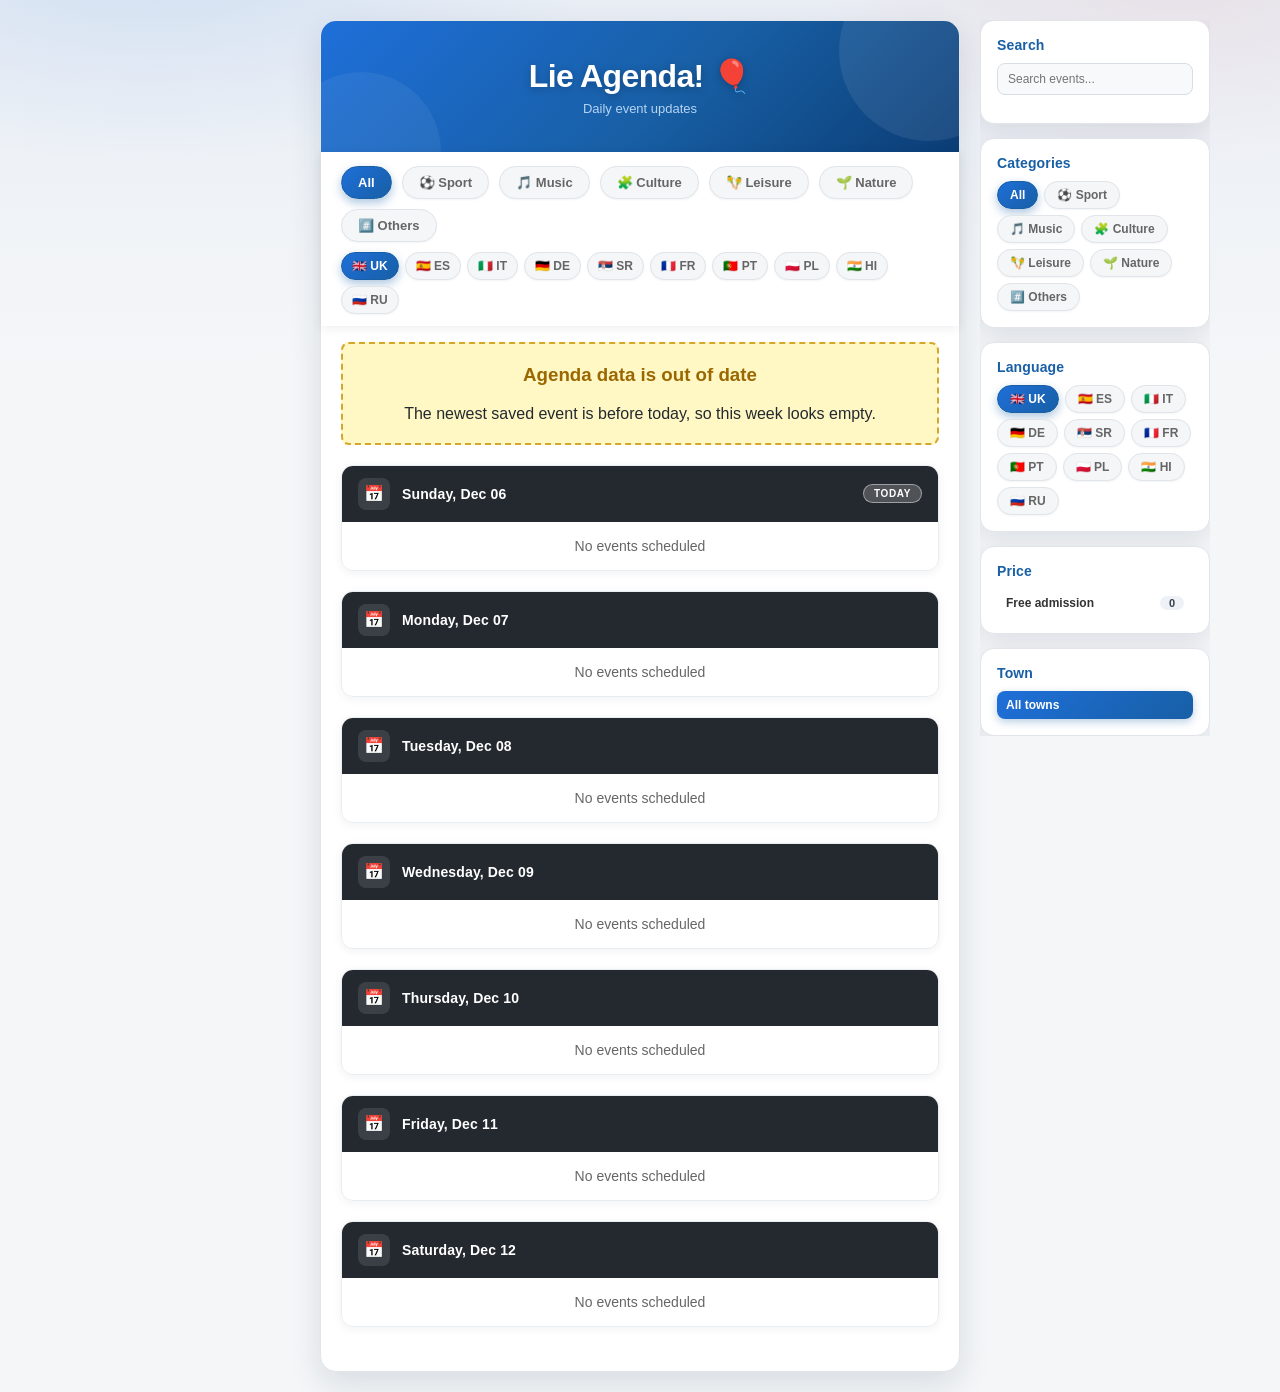
==== commit d0035860: "Adjust side rail per review: drop 'This week', Search first, emoji buttons, 'Free admission', no car" ====
--- a/index.html
+++ b/index.html
@@ -46,47 +46,42 @@
             </div>
     </div>
 
-    <aside class="side-rail" id="side-rail" aria-label="Week overview and filters">
-        <div class="rail-card">
-            <h2>This week</h2>
-            <div id="week-rail"></div>
-            <p class="rail-note" id="data-upto"></p>
-        </div>
-        <div class="rail-card">
-            <h2>Categories</h2>
-            <div class="rail-filters" id="rail-categories">
-                <button class="filter-btn active" data-filter="all">All</button>
-                <button class="filter-btn" data-filter="Sport">Sport</button>
-                <button class="filter-btn" data-filter="Music">Music</button>
-                <button class="filter-btn" data-filter="Culture">Culture</button>
-                <button class="filter-btn" data-filter="Leisure">Leisure</button>
-                <button class="filter-btn" data-filter="Nature">Nature</button>
-                <button class="filter-btn" data-filter="Others">Others</button>
-            </div>
-        </div>
-        <div class="rail-card">
-            <h2>Language</h2>
-            <div class="rail-filters" id="rail-langs">
-                <button type="button" class="lang-btn active" data-lang="en">UK</button>
-                <button type="button" class="lang-btn" data-lang="es">ES</button>
-                <button type="button" class="lang-btn" data-lang="it">IT</button>
-                <button type="button" class="lang-btn" data-lang="de">DE</button>
-                <button type="button" class="lang-btn" data-lang="sr">SR</button>
-                <button type="button" class="lang-btn" data-lang="fr">FR</button>
-                <button type="button" class="lang-btn" data-lang="pt">PT</button>
-                <button type="button" class="lang-btn" data-lang="pl">PL</button>
-                <button type="button" class="lang-btn" data-lang="hi">HI</button>
-                <button type="button" class="lang-btn" data-lang="ru">RU</button>
-            </div>
-        </div>
+    <aside class="side-rail" id="side-rail" aria-label="Filters and search">
         <div class="rail-card">
             <h2>Search</h2>
             <input type="search" id="rail-search" class="rail-search" placeholder="Search events..." autocomplete="off">
             <p class="rail-note" id="rail-search-count"></p>
         </div>
         <div class="rail-card">
+            <h2>Categories</h2>
+            <div class="rail-filters" id="rail-categories">
+                <button class="filter-btn active" data-filter="all">All</button>
+                <button class="filter-btn" data-filter="Sport">⚽ Sport</button>
+                <button class="filter-btn" data-filter="Music">🎵 Music</button>
+                <button class="filter-btn" data-filter="Culture">🧩 Culture</button>
+                <button class="filter-btn" data-filter="Leisure">🪇 Leisure</button>
+                <button class="filter-btn" data-filter="Nature">🌱 Nature</button>
+                <button class="filter-btn" data-filter="Others">#️⃣ Others</button>
+            </div>
+        </div>
+        <div class="rail-card">
+            <h2>Language</h2>
+            <div class="rail-filters" id="rail-langs">
+                <button type="button" class="lang-btn active" data-lang="en">🇬🇧 UK</button>
+                <button type="button" class="lang-btn" data-lang="es">🇪🇸 ES</button>
+                <button type="button" class="lang-btn" data-lang="it">🇮🇹 IT</button>
+                <button type="button" class="lang-btn" data-lang="de">🇩🇪 DE</button>
+                <button type="button" class="lang-btn" data-lang="sr">🇷🇸 SR</button>
+                <button type="button" class="lang-btn" data-lang="fr">🇫🇷 FR</button>
+                <button type="button" class="lang-btn" data-lang="pt">🇵🇹 PT</button>
+                <button type="button" class="lang-btn" data-lang="pl">🇵🇱 PL</button>
+                <button type="button" class="lang-btn" data-lang="hi">🇮🇳 HI</button>
+                <button type="button" class="lang-btn" data-lang="ru">🇷🇺 RU</button>
+            </div>
+        </div>
+        <div class="rail-card">
             <h2>Price</h2>
-            <button type="button" class="rail-day" id="rail-free"><span>Free only</span><span class="rail-count" id="rail-free-count">0</span></button>
+            <button type="button" class="rail-day" id="rail-free"><span>Free admission</span><span class="rail-count" id="rail-free-count">0</span></button>
         </div>
         <div class="rail-card">
             <h2>Town</h2>
--- a/style.css
+++ b/style.css
@@ -709,6 +709,11 @@
     .rail-search:focus { outline: 2px solid #185FA5; outline-offset: 0; background: #ffffff; }
 }
 
+@media (min-width: 1200px) {
+    .filters-container { flex-wrap: wrap; overflow-x: visible; }
+    .lang-filters { flex-wrap: wrap; overflow-x: visible; }
+}
+
 @media (max-width: 640px) {
     body {
         padding: 0;
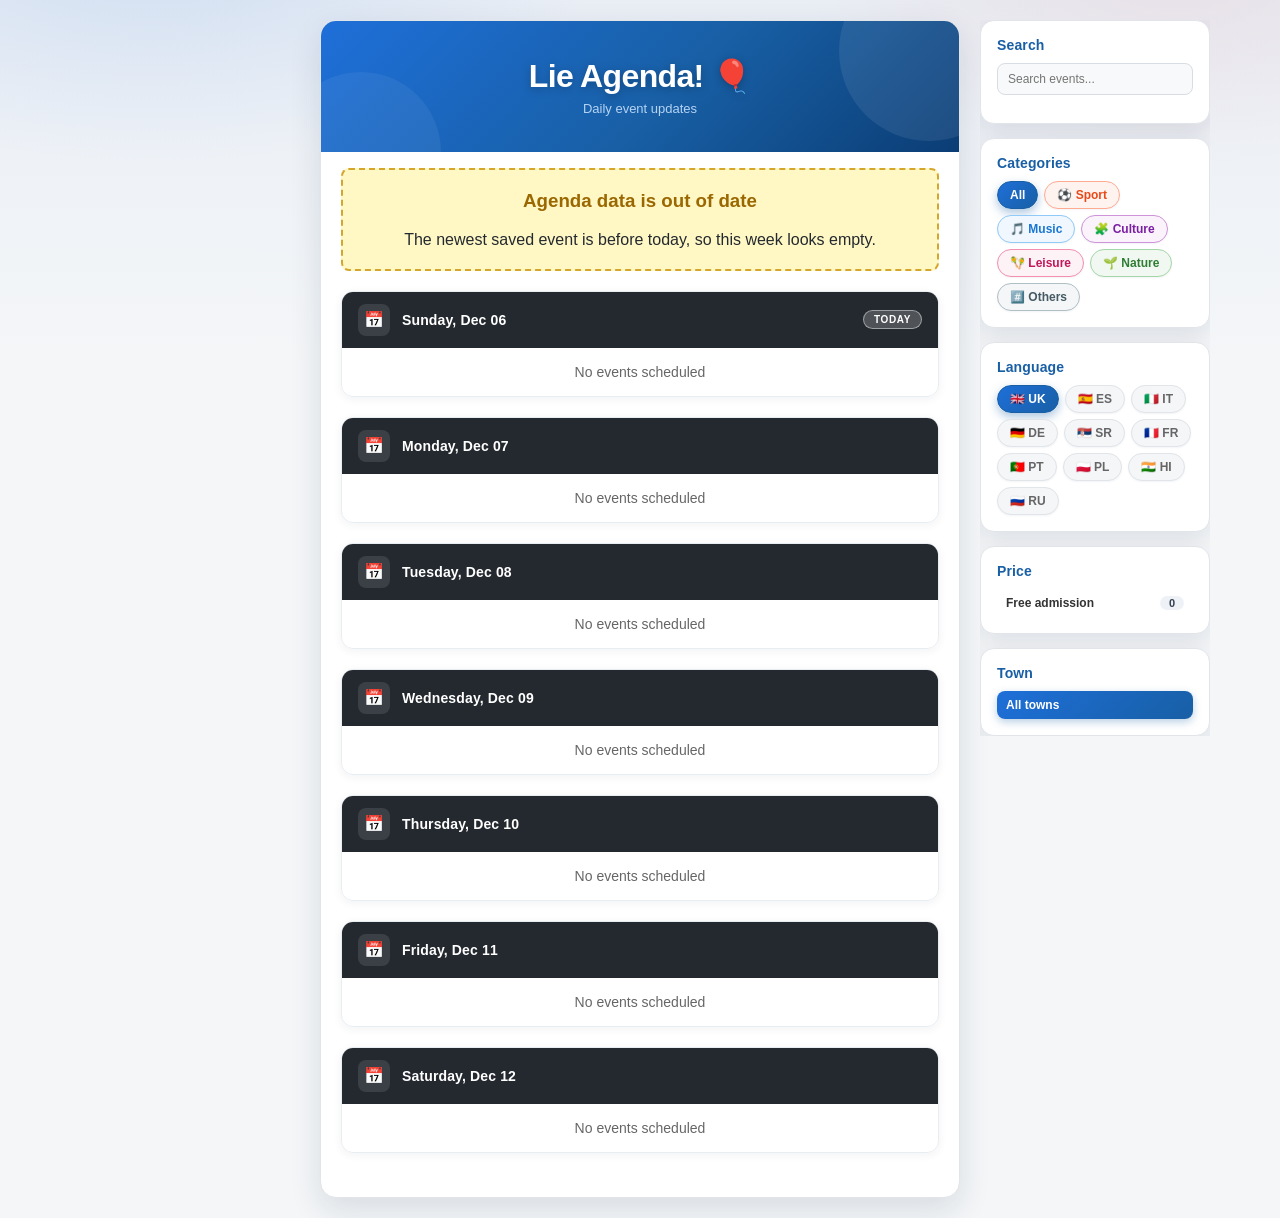
==== commit d9464df3: "Fix duplicate event titles and remove dead week-rail code after rail merge - Deduplicate selected la" ====
--- a/index.html
+++ b/index.html
@@ -7,7 +7,7 @@
     <meta name="theme-color" content="#185FA5">
     <title>Agenda</title>
     <link rel="icon" type="image/png" href="image/favicon.png">
-    <link rel="stylesheet" href="style.css">
+    <link rel="stylesheet" href="style.css?v=20261122b">
 </head>
 <body>
     
@@ -89,7 +89,7 @@
         </div>
     </aside>
 
-    <script src="app.js"></script>
+    <script src="app.js?v=20261122b"></script>
     <script data-goatcounter="https://lievent.goatcounter.com/count"
         async src="//gc.zgo.at/count.js"></script>
 </body>
--- a/style.css
+++ b/style.css
@@ -149,6 +149,20 @@
     border-color: #185FA5;
     box-shadow: 0 4px 10px rgba(24, 95, 165, 0.35);
 }
+
+/* Color de cada categoría en sus botones de filtro */
+.filter-btn[data-filter="Sport"] { color: #E64A19; border-color: #FFAB91; background: #FFF3EF; }
+.filter-btn[data-filter="Sport"].active { background: linear-gradient(135deg, #FF5722 0%, #E64A19 100%); color: #ffffff; border-color: #E64A19; box-shadow: 0 4px 10px rgba(230, 74, 25, 0.35); }
+.filter-btn[data-filter="Music"] { color: #1976D2; border-color: #90CAF9; background: #F0F7FE; }
+.filter-btn[data-filter="Music"].active { background: linear-gradient(135deg, #4285F4 0%, #1976D2 100%); color: #ffffff; border-color: #1976D2; box-shadow: 0 4px 10px rgba(25, 118, 210, 0.35); }
+.filter-btn[data-filter="Culture"] { color: #7B1FA2; border-color: #CE93D8; background: #FAF3FC; }
+.filter-btn[data-filter="Culture"].active { background: linear-gradient(135deg, #9C27B0 0%, #7B1FA2 100%); color: #ffffff; border-color: #7B1FA2; box-shadow: 0 4px 10px rgba(123, 31, 162, 0.35); }
+.filter-btn[data-filter="Leisure"] { color: #C2185B; border-color: #F48FB1; background: #FDF2F6; }
+.filter-btn[data-filter="Leisure"].active { background: linear-gradient(135deg, #E91E63 0%, #C2185B 100%); color: #ffffff; border-color: #C2185B; box-shadow: 0 4px 10px rgba(194, 24, 91, 0.35); }
+.filter-btn[data-filter="Nature"] { color: #2E7D32; border-color: #A5D6A7; background: #F1F8F2; }
+.filter-btn[data-filter="Nature"].active { background: linear-gradient(135deg, #00C853 0%, #2E7D32 100%); color: #ffffff; border-color: #2E7D32; box-shadow: 0 4px 10px rgba(46, 125, 50, 0.35); }
+.filter-btn[data-filter="Others"] { color: #455A64; border-color: #B0BEC5; background: #F4F6F7; }
+.filter-btn[data-filter="Others"].active { background: linear-gradient(135deg, #607D8B 0%, #455A64 100%); color: #ffffff; border-color: #455A64; box-shadow: 0 4px 10px rgba(69, 90, 100, 0.35); }
 
 /* =========================================
    CONTENEDOR DE LA AGENDA
@@ -710,8 +724,7 @@
 }
 
 @media (min-width: 1200px) {
-    .filters-container { flex-wrap: wrap; overflow-x: visible; }
-    .lang-filters { flex-wrap: wrap; overflow-x: visible; }
+    .filters-sticky { display: none; }
 }
 
 @media (max-width: 640px) {
